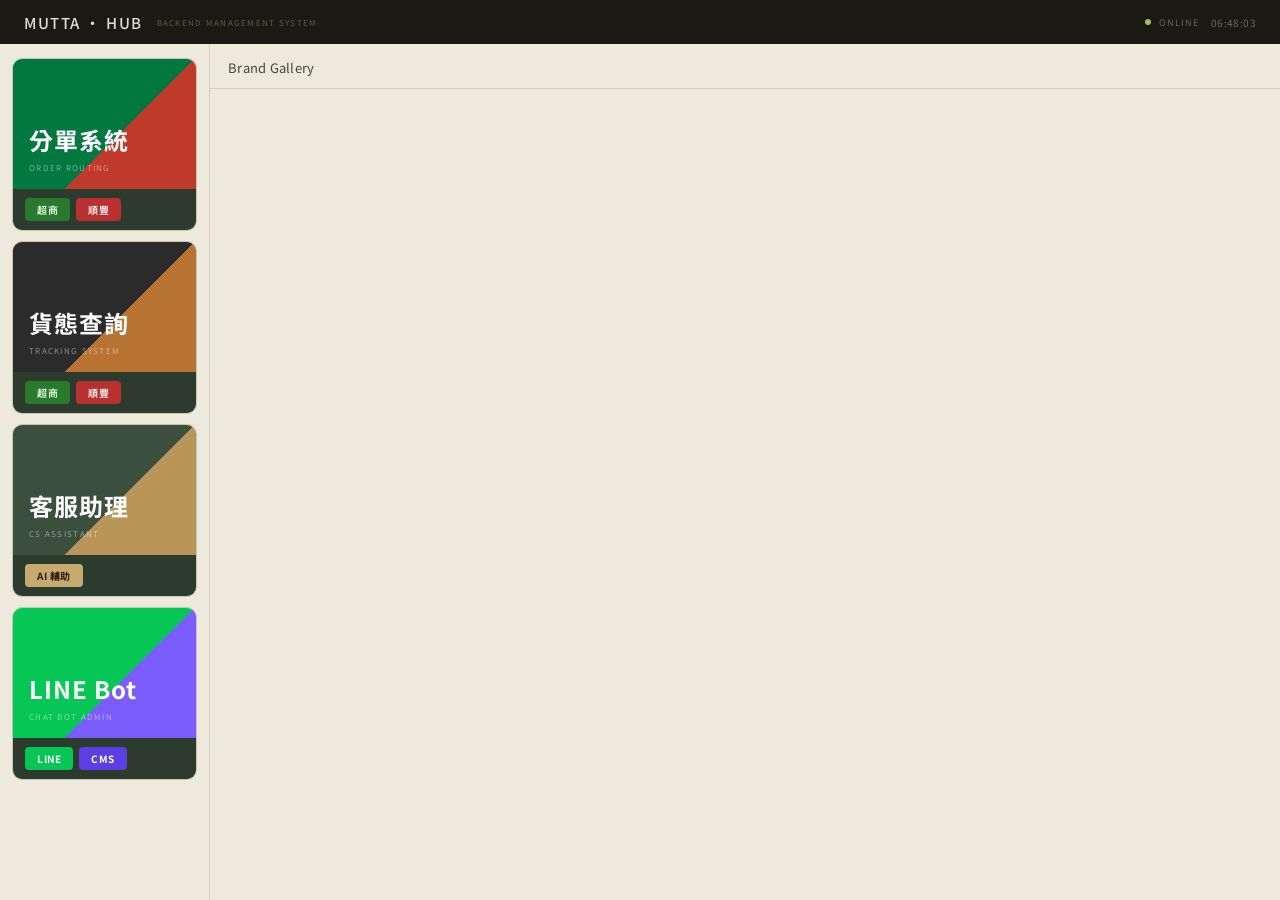
==== templates/index.html @ 87b20084 "feat: add LINE Bot card to sidebar New module card linking to line-bot admin (https://line-bot-produ" ====
<!DOCTYPE html>
<html lang="zh-TW">
<head>
<meta charset="UTF-8">
<meta name="viewport" content="width=device-width,initial-scale=1">
<title>MUTTA · HUB</title>
<link rel="preconnect" href="https://fonts.googleapis.com">
<link href="https://fonts.googleapis.com/css2?family=Noto+Sans+TC:wght@400;500;700&display=swap" rel="stylesheet">
<link rel="stylesheet" href="/static/css/main.css">
</head>
<body>

<!-- Header -->
<div class="header">
  <div class="header-left" id="hubLogo">
    <span class="header-title">MUTTA · HUB</span>
    <span class="header-subtitle">BACKEND MANAGEMENT SYSTEM</span>
  </div>
  <div class="header-right">
    <div class="online-dot"></div>
    <span class="online-label">ONLINE</span>
    <span class="clock" id="clock">00:00:00</span>
  </div>
</div>

<!-- Body -->
<div class="body-wrap">

  <!-- Left Sidebar -->
  <div class="sidebar">

    <!-- 分單系統 card -->
    <div class="module-card" id="splitCard" onclick="openModal()">
      <div class="order-card-body">
        <div class="unified-title">分單系統</div>
        <div class="unified-sub">ORDER ROUTING</div>
      </div>
      <div class="unified-footer">
        <span class="unified-tag tag-green">超商</span>
        <span class="unified-tag tag-red">順豐</span>
      </div>
    </div>

    <!-- 貨態查詢系統 card (中間位置) -->
    <div class="module-card" onclick="window.open('https://mutta-track-production.up.railway.app/admin','_blank')">
      <div class="track-card-body">
        <div class="unified-title">貨態查詢</div>
        <div class="unified-sub">TRACKING SYSTEM</div>
      </div>
      <div class="unified-footer">
        <span class="unified-tag tag-green">超商</span>
        <span class="unified-tag tag-red">順豐</span>
      </div>
    </div>

    <!-- 客服助理 card (移到最下面) -->
    <div class="module-card" onclick="window.open('https://muttacs-production.up.railway.app','_blank')">
      <div class="cs-card-body">
        <div class="unified-title">客服助理</div>
        <div class="unified-sub">CS ASSISTANT</div>
      </div>
      <div class="unified-footer">
        <span class="unified-tag tag-gold">AI 輔助</span>
      </div>
    </div>

    <!-- LINE Bot 後台 card -->
    <div class="module-card" onclick="window.open('https://line-bot-production-cb18.up.railway.app/','_blank')">
      <div class="lb-card-body">
        <div class="unified-title">LINE Bot</div>
        <div class="unified-sub">CHAT BOT ADMIN</div>
      </div>
      <div class="unified-footer">
        <span class="unified-tag tag-line">LINE</span>
        <span class="unified-tag tag-violet">CMS</span>
      </div>
    </div>

    <!-- 快速連結 -->
    <div class="links-wrap" id="linksWrap"></div>

  </div>

  <!-- Right: Brand Gallery -->
  <div class="gallery-wrap">
    <div class="gallery-header">
      <span class="gallery-title">Brand Gallery</span>
    </div>
    <div class="gallery-grid" id="galleryGrid"></div>
  </div>

</div>

<!-- Modal: 選擇模式 -->
<div class="modal-overlay" id="modeModal" style="display:none" onclick="closeModal(event)">
  <div class="modal-card">
    <div class="modal-title">分單系統</div>
    <div class="modal-sub">SELECT MODE</div>
    <div class="modal-btns">
      <div class="mode-btn mode-711" onclick="goMode('supermarket')">
        <div class="mode-icon">🏪</div>
        <div class="mode-name">超商模式</div>
        <div class="mode-desc">7-ELEVEN 取貨</div>
      </div>
      <div class="mode-btn mode-sf" onclick="goMode('sf')">
        <div class="mode-icon">📦</div>
        <div class="mode-name">順豐模式</div>
        <div class="mode-desc">SF EXPRESS 宅配</div>
      </div>
    </div>
    <div class="modal-close" onclick="closeModal()">CLOSE</div>
  </div>
</div>

<script src="/static/js/main.js"></script>
</body>
</html>
---- static/css/main.css ----
*, *::before, *::after { box-sizing: border-box; margin: 0; padding: 0; }

body {
  font-family: 'Noto Sans TC', -apple-system, 'Microsoft JhengHei', sans-serif;
  background: #EDE9DC;
  color: #1A1A12;
  height: 100vh;
  display: flex;
  flex-direction: column;
  overflow: hidden;
}

/* ── Header ── */
.header {
  background: #1A1A12;
  height: 44px;
  display: flex;
  align-items: center;
  justify-content: space-between;
  padding: 0 24px;
  flex-shrink: 0;
}
.header-left { display: flex; align-items: center; gap: 14px; cursor: default; user-select: none; }
.header-title { font-size: 15px; font-weight: 500; color: #E2DDD0; letter-spacing: .1em; }
.header-subtitle { font-size: 8px; letter-spacing: .16em; color: #5C5A48; margin-top: 1px; }
.header-right { display: flex; align-items: center; gap: 8px; }
.online-dot { width: 6px; height: 6px; background: #A3BE5A; border-radius: 50%; }
.online-label { font-size: 9px; color: #6A6858; letter-spacing: .1em; }
.clock { font-size: 10px; color: #6A6858; letter-spacing: .04em; font-variant-numeric: tabular-nums; margin-left: 4px; }

/* ── Body ── */
.body-wrap {
  display: grid;
  grid-template-columns: 210px 1fr;
  flex: 1;
  overflow: hidden;
}

/* ── Sidebar ── */
.sidebar {
  background: #EDE9DC;
  border-right: 0.5px solid #D4CFBF;
  padding: 14px 12px;
  display: flex;
  flex-direction: column;
  gap: 10px;
  overflow-y: auto;
}

/* ── Module Card (分單系統) ── */
.module-card {
  border-radius: 10px;
  overflow: hidden;
  border: 0.5px solid #C8C4B4;
  cursor: pointer;
  transition: transform .15s, box-shadow .15s;
  flex-shrink: 0;
}
.module-card:hover { transform: translateY(-2px); box-shadow: 0 6px 20px rgba(0,0,0,.12); }

.card-cover {
  position: relative;
  height: 155px;
  overflow: hidden;
}
.cover-green {
  position: absolute; inset: 0;
  background: #007840;
}
.cover-red {
  position: absolute; inset: 0;
  background: #C0392B;
  clip-path: polygon(45% 0%, 100% 0%, 100% 100%, 20% 100%);
}
.badge-711 { position: absolute; top: 10px; left: 10px; }
.card-center-text {
  position: absolute; inset: 0;
  display: flex; flex-direction: column;
  align-items: center; justify-content: center; gap: 5px;
}
.card-title { font-size: 17px; font-weight: 500; color: #fff; letter-spacing: .04em; }
.card-sub   { font-size: 8px; letter-spacing: .14em; color: rgba(255,255,255,0.5); }

.badge-sf {
  position: absolute; bottom: 10px; right: 10px;
  display: inline-flex; align-items: center; border-radius: 4px; overflow: hidden;
}
.sf-red  { background: #CC2020; padding: 3px 6px; font-size: 8px; font-weight: 900; color: #fff; letter-spacing: .04em; }
.sf-gray { background: #555555; padding: 3px 8px; font-size: 8px; color: #E0E0E0; letter-spacing: .06em; }

/* ── Coming Soon ── */
.coming-card {
  border-radius: 8px;
  border: 1px dashed #C4BFB0;
  padding: 12px;
  display: flex; flex-direction: column;
  align-items: center; justify-content: center;
  min-height: 90px; flex-shrink: 0;
}
.coming-icon  { font-size: 20px; color: #C8C4B4; margin-bottom: 5px; }
.coming-label { font-size: 9px; letter-spacing: .1em; color: #B0AA9A; }
.coming-sub   { font-size: 10px; color: #C0BAA8; margin-top: 3px; }

/* ── Quick Links ── */
.links-wrap { display: flex; flex-direction: column; gap: 6px; margin-top: auto; }
.link-btn {
  display: block; background: #2A2820; border-radius: 6px;
  padding: 9px 12px; text-decoration: none; text-align: center;
  transition: background .15s;
}
.link-btn:hover { background: #3A3828; }
.link-btn-label { font-size: 11px; font-weight: 500; color: #E2DDD0; letter-spacing: .02em; }
.link-btn-sub   { font-size: 9px; color: #6A6858; margin-top: 1px; letter-spacing: .04em; }

/* ── Gallery ── */
.gallery-wrap { display: flex; flex-direction: column; overflow: hidden; }
.gallery-header { padding: 10px 18px; border-bottom: 0.5px solid #D4CFBF; flex-shrink: 0; }
.gallery-title  { font-size: 13px; color: #4A4838; letter-spacing: .02em; }
.gallery-grid {
  display: grid;
  grid-template-columns: 1fr 1fr 1fr;
  flex: 1;
}
.gallery-cell {
  display: flex; flex-direction: column;
  align-items: center; justify-content: center; gap: 4px;
  border-right: 0.5px solid #D4CFBF;
  border-bottom: 0.5px solid #D4CFBF;
  overflow: hidden; position: relative;
}
.gallery-cell:nth-child(3n)   { border-right: none; }
.gallery-cell:nth-child(n+7)  { border-bottom: none; }
.gallery-cell img { width: 100%; height: 100%; object-fit: cover; position: absolute; inset: 0; }
.gallery-placeholder { font-size: 16px; color: #C8C2B0; }
.gallery-placeholder-text { font-size: 7px; letter-spacing: .12em; color: #C8C2B0; }

/* ── Modal ── */
.modal-overlay {
  position: fixed; inset: 0;
  background: rgba(0,0,0,0.35);
  display: flex; align-items: center; justify-content: center;
  z-index: 100;
}
.modal-card {
  background: #F5F2EA;
  border-radius: 16px;
  padding: 28px 32px;
  width: 360px;
  text-align: center;
  box-shadow: 0 20px 60px rgba(0,0,0,.25);
}
.modal-title { font-size: 20px; font-weight: 500; color: #1A1A12; margin-bottom: 4px; }
.modal-sub   { font-size: 9px; letter-spacing: .16em; color: #8C8A78; margin-bottom: 20px; }
.modal-btns  { display: flex; gap: 12px; margin-bottom: 20px; }

.mode-btn {
  flex: 1; border-radius: 10px; padding: 16px 10px;
  cursor: pointer; transition: transform .15s, opacity .15s;
  display: flex; flex-direction: column; align-items: center; gap: 4px;
}
.mode-btn:hover { transform: translateY(-2px); opacity: .9; }
.mode-711  { background: #007840; }
.mode-sf   { background: #C0392B; }
.mode-icon { font-size: 22px; }
.mode-name { font-size: 13px; font-weight: 500; color: #fff; }
.mode-desc { font-size: 9px; color: rgba(255,255,255,0.7); letter-spacing: .04em; }

.modal-close {
  font-size: 10px; letter-spacing: .12em; color: #8C8A78;
  cursor: pointer; padding: 4px;
}
.modal-close:hover { color: #4A4838; }

/* ── Unified Card Styles ── */
.order-card-body {
  background: linear-gradient(135deg, #007840 58%, #C0392B 58%);
  padding: 20px 16px 16px;
  height: 130px;
  display: flex; flex-direction: column; justify-content: flex-end;
}
.cs-card-body {
  background: linear-gradient(135deg, #3B4F3C 58%, #B8965A 58%);
  padding: 20px 16px 16px;
  height: 130px;
  display: flex; flex-direction: column; justify-content: flex-end;
}
.track-card-body {
  background: linear-gradient(135deg, #2B2B2B 58%, #B87333 58%);
  padding: 20px 16px 16px;
  height: 130px;
  display: flex; flex-direction: column; justify-content: flex-end;
}
.unified-title {
  font-size: 24px; font-weight: 700; color: #fff;
  letter-spacing: .04em; margin-bottom: 5px;
}
.unified-sub {
  font-size: 8px; letter-spacing: .16em;
  color: rgba(255,255,255,0.45); text-transform: uppercase;
}
.unified-footer {
  background: #2C3B2D; padding: 9px 12px;
  display: flex; gap: 6px; align-items: center;
}
.unified-tag {
  font-size: 10px; font-weight: 700;
  padding: 4px 12px; border-radius: 4px; letter-spacing: 0.5px;
}
.tag-green { background: #2a7a2e; color: #d6f5d6; }
.tag-red   { background: #b83030; color: #fde8e8; }
.tag-gold  { background: #C8A96E; color: #2C2010; }

/* LINE Bot 後台 - LINE 綠 + 自家紫斜切 */
.lb-card-body {
  background: linear-gradient(135deg, #06C755 58%, #7B5CFF 58%);
  padding: 20px 16px 16px;
  height: 130px;
  display: flex; flex-direction: column; justify-content: flex-end;
}
.tag-line   { background: #06C755; color: #fff; }
.tag-violet { background: #5B3FE4; color: #fff; }
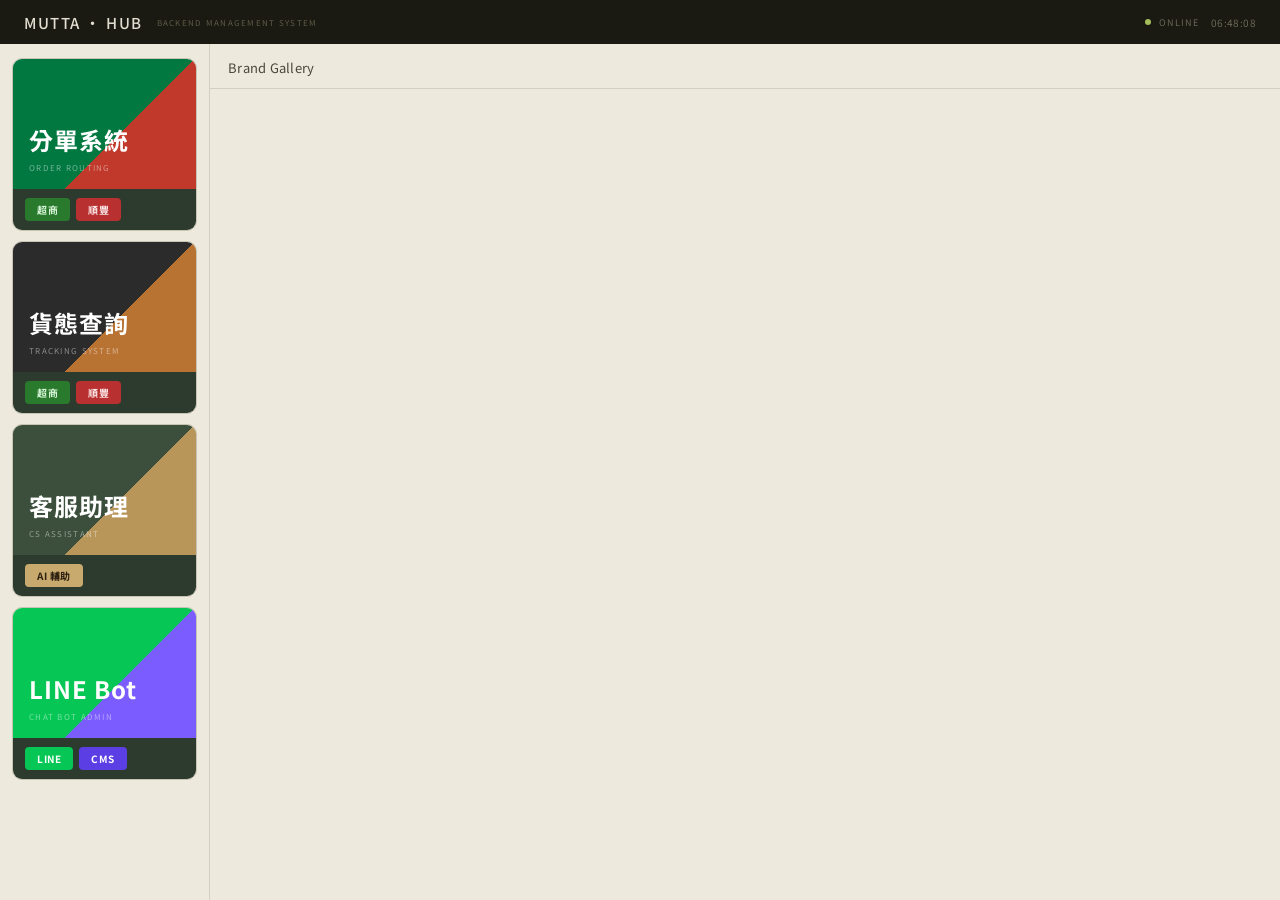
==== commit 2652a981: "改分單系統連結為合併版 V4，移除選模式彈窗" ====
--- a/templates/index.html
+++ b/templates/index.html
@@ -29,8 +29,8 @@
   <!-- Left Sidebar -->
   <div class="sidebar">
 
-    <!-- 分單系統 card -->
-    <div class="module-card" id="splitCard" onclick="openModal()">
+    <!-- 分單系統 card（合併版 V4，直接跳轉，不再開彈窗） -->
+    <div class="module-card" id="splitCard" onclick="window.open('https://mutta-v-40-production.up.railway.app/','_blank')">
       <div class="order-card-body">
         <div class="unified-title">分單系統</div>
         <div class="unified-sub">ORDER ROUTING</div>
@@ -91,27 +91,6 @@
 
 </div>
 
-<!-- Modal: 選擇模式 -->
-<div class="modal-overlay" id="modeModal" style="display:none" onclick="closeModal(event)">
-  <div class="modal-card">
-    <div class="modal-title">分單系統</div>
-    <div class="modal-sub">SELECT MODE</div>
-    <div class="modal-btns">
-      <div class="mode-btn mode-711" onclick="goMode('supermarket')">
-        <div class="mode-icon">🏪</div>
-        <div class="mode-name">超商模式</div>
-        <div class="mode-desc">7-ELEVEN 取貨</div>
-      </div>
-      <div class="mode-btn mode-sf" onclick="goMode('sf')">
-        <div class="mode-icon">📦</div>
-        <div class="mode-name">順豐模式</div>
-        <div class="mode-desc">SF EXPRESS 宅配</div>
-      </div>
-    </div>
-    <div class="modal-close" onclick="closeModal()">CLOSE</div>
-  </div>
-</div>
-
 <script src="/static/js/main.js"></script>
 </body>
 </html>
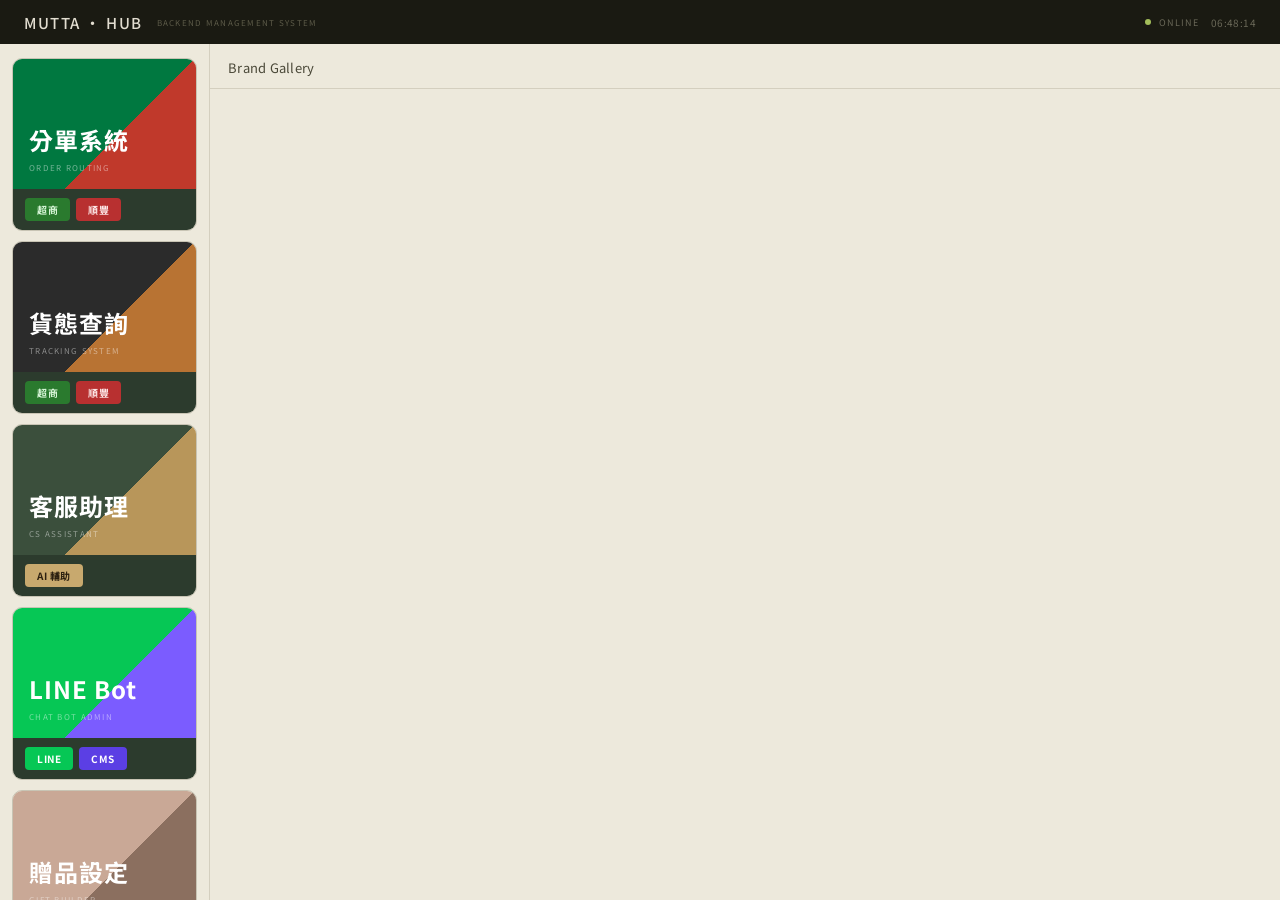
==== commit 1da7aaf1: "feat: add gift builder card to hub Co-Authored-By: Claude Opus 4.7 (1M context) <noreply@anthropic.c" ====
--- a/templates/index.html
+++ b/templates/index.html
@@ -76,6 +76,18 @@
       </div>
     </div>
 
+    <!-- 贈品設定生成器 -->
+    <div class="module-card" onclick="window.open('https://muttagiftbuilder-production.up.railway.app/','_blank')">
+      <div class="gift-card-body">
+        <div class="unified-title">贈品設定</div>
+        <div class="unified-sub">GIFT BUILDER</div>
+      </div>
+      <div class="unified-footer gift-footer">
+        <span class="unified-tag tag-gift">滿額贈</span>
+        <span class="unified-tag tag-gtm">GTM</span>
+      </div>
+    </div>
+
     <!-- 快速連結 -->
     <div class="links-wrap" id="linksWrap"></div>
 
--- a/static/css/main.css
+++ b/static/css/main.css
@@ -219,3 +219,16 @@
 }
 .tag-line   { background: #06C755; color: #fff; }
 .tag-violet { background: #5B3FE4; color: #fff; }
+
+/* 贈品設定 - MUTTA 玫瑰棕系 */
+.gift-card-body {
+  background: linear-gradient(135deg, #c9a896 58%, #8b6f5f 58%);
+  padding: 20px 16px 16px;
+  height: 130px;
+  display: flex; flex-direction: column; justify-content: flex-end;
+}
+.unified-footer.gift-footer {
+  background: #5f4438;
+}
+.tag-gift { background: #faf3ee; color: #8b6f5f; }
+.tag-gtm  { background: #d4b8a8; color: #5f4438; }
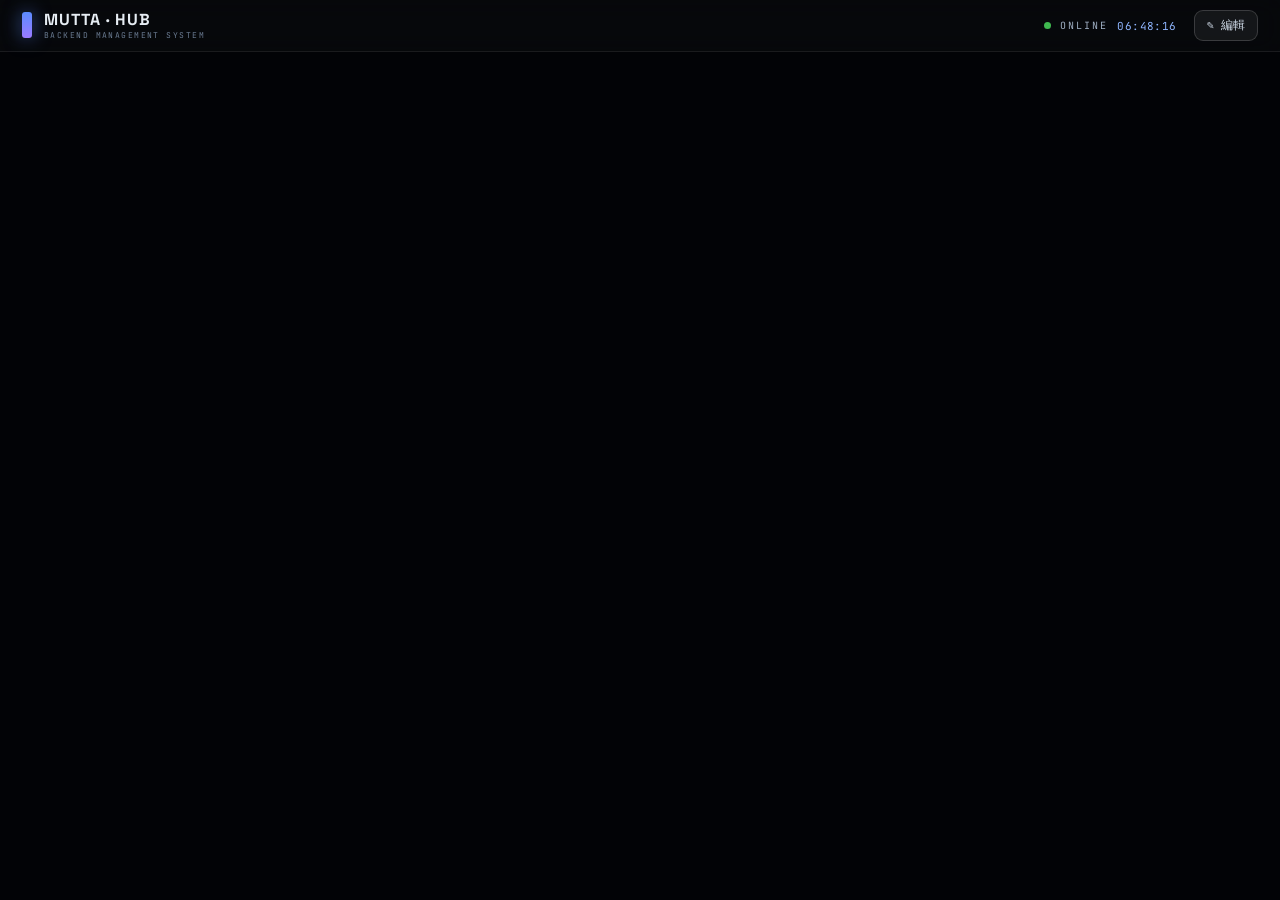
==== commit d1f313ac: "feat: 3x7 grid + 1x5 bars + text boxes; remove gallery; DATA_DIR volume persistence" ====
--- a/templates/index.html
+++ b/templates/index.html
@@ -5,103 +5,96 @@
 <meta name="viewport" content="width=device-width,initial-scale=1">
 <title>MUTTA · HUB</title>
 <link rel="preconnect" href="https://fonts.googleapis.com">
-<link href="https://fonts.googleapis.com/css2?family=Noto+Sans+TC:wght@400;500;700&display=swap" rel="stylesheet">
+<link rel="preconnect" href="https://fonts.gstatic.com" crossorigin>
+<link href="https://fonts.googleapis.com/css2?family=Space+Grotesk:wght@400;500;600;700&family=JetBrains+Mono:wght@400;500;700&family=Noto+Sans+TC:wght@400;500;700;900&display=swap" rel="stylesheet">
 <link rel="stylesheet" href="/static/css/main.css">
 </head>
-<body>
+<body class="hub-body">
 
-<!-- Header -->
-<div class="header">
-  <div class="header-left" id="hubLogo">
-    <span class="header-title">MUTTA · HUB</span>
-    <span class="header-subtitle">BACKEND MANAGEMENT SYSTEM</span>
-  </div>
-  <div class="header-right">
-    <div class="online-dot"></div>
-    <span class="online-label">ONLINE</span>
-    <span class="clock" id="clock">00:00:00</span>
+<div id="bgRoot"></div>
+<div class="bg-overlay" id="bgOverlay"></div>
+<div class="textlayer" id="textlayer"></div>
+
+<div class="editbar" id="editbar">
+  <button class="eb-done" id="doneBtn">✓ 完成</button>
+  <span class="eb-title">編輯模式</span>
+  <div class="eb-actions">
+    <button id="addText">＋ 文字框</button>
+    <button id="addCard">＋ 字卡</button>
+    <button id="addBar">＋ 長條</button>
+    <button class="eb-save" id="saveBtn">⤓ 儲存</button>
   </div>
 </div>
 
-<!-- Body -->
-<div class="body-wrap">
+<header class="topbar">
+  <div class="brand" id="hubLogo">
+    <span class="brand-blk"></span>
+    <div class="brand-text">
+      <span class="brand-title">MUTTA · HUB</span>
+      <span class="brand-sub">BACKEND MANAGEMENT SYSTEM</span>
+    </div>
+  </div>
+  <div class="status">
+    <span class="pulse"></span><span class="online">ONLINE</span>
+    <span class="clock" id="clock">00:00:00</span>
+    <button class="edit-fab" id="editFab">✎ 編輯</button>
+  </div>
+</header>
 
-  <!-- Left Sidebar -->
-  <div class="sidebar">
+<main class="hub-main">
+  <div class="grid7" id="grid"></div>
+  <div class="barRow" id="barRow"></div>
+</main>
 
-    <!-- 分單系統 card（合併版 V4，直接跳轉，不再開彈窗） -->
-    <div class="module-card" id="splitCard" onclick="window.open('https://mutta-v-40-production.up.railway.app/','_blank')">
-      <div class="order-card-body">
-        <div class="unified-title">分單系統</div>
-        <div class="unified-sub">ORDER ROUTING</div>
-      </div>
-      <div class="unified-footer">
-        <span class="unified-tag tag-green">超商</span>
-        <span class="unified-tag tag-red">順豐</span>
-      </div>
-    </div>
+<!-- 編輯登入 -->
+<div class="edit-login" id="editLogin">
+  <div class="el-card">
+    <div class="el-title">編輯模式</div>
+    <div class="el-sub">輸入開發者密碼</div>
+    <input type="password" id="elPwd" placeholder="密碼" autocomplete="current-password">
+    <div class="el-err" id="elErr"></div>
+    <div class="el-btns"><button id="elCancel">取消</button><button id="elGo">進入</button></div>
+  </div>
+</div>
 
-    <!-- 貨態查詢系統 card (中間位置) -->
-    <div class="module-card" onclick="window.open('https://mutta-track-production.up.railway.app/admin','_blank')">
-      <div class="track-card-body">
-        <div class="unified-title">貨態查詢</div>
-        <div class="unified-sub">TRACKING SYSTEM</div>
-      </div>
-      <div class="unified-footer">
-        <span class="unified-tag tag-green">超商</span>
-        <span class="unified-tag tag-red">順豐</span>
-      </div>
-    </div>
+<!-- 字卡設定 -->
+<div class="inspector" id="cardInspector">
+  <div class="insp-h">字卡設定 <span class="x" data-close="card">✕</span></div>
+  <label class="toggle"><input type="checkbox" id="cVisible" checked> 在主頁顯示</label>
+  <div class="fld"><label>ICON</label><input type="text" id="cIcon" maxlength="3"></div>
+  <div class="fld"><label>大標題</label><input type="text" id="cTitle"></div>
+  <div class="fld"><label>小標題</label><input type="text" id="cSub"></div>
+  <div class="row2"><div class="fld"><label>框格 1</label><input type="text" id="cTag1"></div><div class="fld"><label>框格 2</label><input type="text" id="cTag2"></div></div>
+  <div class="fld"><label>背光顏色</label><div class="colorrow"><input type="color" id="cAccent"><span style="font-family:var(--fm);font-size:11px;color:#7f8ea2" id="cAccentHex"></span></div></div>
+  <div class="fld"><label>連結網址</label><input type="url" id="cHref" placeholder="https://..."></div>
+  <button class="insp-del" id="cDel">刪除這張字卡</button>
+</div>
 
-    <!-- 客服助理 card (移到最下面) -->
-    <div class="module-card" onclick="window.open('https://muttacs-production.up.railway.app','_blank')">
-      <div class="cs-card-body">
-        <div class="unified-title">客服助理</div>
-        <div class="unified-sub">CS ASSISTANT</div>
-      </div>
-      <div class="unified-footer">
-        <span class="unified-tag tag-gold">AI 輔助</span>
-      </div>
-    </div>
+<!-- 長條設定 -->
+<div class="inspector" id="barInspector">
+  <div class="insp-h">長條設定 <span class="x" data-close="bar">✕</span></div>
+  <div class="fld"><label>主標題</label><input type="text" id="bTitle"></div>
+  <div class="fld"><label>連結網址</label><input type="url" id="bHref" placeholder="https://..."></div>
+  <div class="fld"><label>背光顏色</label><div class="colorrow"><input type="color" id="bAccent"><span style="font-family:var(--fm);font-size:11px;color:#7f8ea2" id="bAccentHex"></span></div></div>
+  <button class="insp-del" id="bDel">刪除這個長條</button>
+</div>
 
-    <!-- LINE Bot 後台 card -->
-    <div class="module-card" onclick="window.open('https://line-bot-production-cb18.up.railway.app/','_blank')">
-      <div class="lb-card-body">
-        <div class="unified-title">LINE Bot</div>
-        <div class="unified-sub">CHAT BOT ADMIN</div>
-      </div>
-      <div class="unified-footer">
-        <span class="unified-tag tag-line">LINE</span>
-        <span class="unified-tag tag-violet">CMS</span>
-      </div>
-    </div>
+<!-- 文字框工具列 -->
+<div class="ttoolbar" id="ttoolbar">
+  <div class="tgrp"><span class="tlabel">字級</span><input type="range" id="tsize" min="10" max="96" value="30"><input type="number" id="tsizeN" min="10" max="200" value="30"></div>
+  <div class="tsep"></div>
+  <div class="tgrp">
+    <button class="tbtn" id="tB">B</button>
+    <button class="tbtn" data-ta="left">⇤</button><button class="tbtn" data-ta="center">≡</button><button class="tbtn" data-ta="right">⇥</button>
+    <input type="color" id="tcolor" value="#eaf0f7"><button class="tbtn" id="tAuto">自動</button>
+  </div>
+  <div class="tsep"></div>
+  <div class="tgrp"><span class="tlabel">底</span><button class="tbtn" data-tbg="none">無</button><button class="tbtn" data-tbg="glass">玻璃</button><button class="tbtn" data-tbg="white">白</button></div>
+  <div class="tsep"></div>
+  <button class="tbtn danger" id="tDel">🗑</button>
+</div>
 
-    <!-- 贈品設定生成器 -->
-    <div class="module-card" onclick="window.open('https://muttagiftbuilder-production.up.railway.app/','_blank')">
-      <div class="gift-card-body">
-        <div class="unified-title">贈品設定</div>
-        <div class="unified-sub">GIFT BUILDER</div>
-      </div>
-      <div class="unified-footer gift-footer">
-        <span class="unified-tag tag-gift">滿額贈</span>
-        <span class="unified-tag tag-gtm">GTM</span>
-      </div>
-    </div>
-
-    <!-- 快速連結 -->
-    <div class="links-wrap" id="linksWrap"></div>
-
-  </div>
-
-  <!-- Right: Brand Gallery -->
-  <div class="gallery-wrap">
-    <div class="gallery-header">
-      <span class="gallery-title">Brand Gallery</span>
-    </div>
-    <div class="gallery-grid" id="galleryGrid"></div>
-  </div>
-
-</div>
+<div class="toast" id="toast"></div>
 
 <script src="/static/js/main.js"></script>
 </body>
--- a/static/css/main.css
+++ b/static/css/main.css
@@ -1,234 +1,165 @@
+/* ════════ MUTTA · HUB — 深色玻璃 · 3×7 網格 + 1×5 長條（可編輯）════════ */
 *, *::before, *::after { box-sizing: border-box; margin: 0; padding: 0; }
+html { background: #0b0e13; }
+:root{
+  --fd:"Space Grotesk","Noto Sans TC",sans-serif;
+  --fb:"Noto Sans TC","Space Grotesk",sans-serif;
+  --fm:"JetBrains Mono",ui-monospace,monospace;
+  --text:#E6EDF3; --muted:#9fb0c4; --muted-2:#6b7d93; --acc:#7fb6ff;
+}
+body { font-family: var(--fb); -webkit-font-smoothing: antialiased; }
+.hub-body{ background: transparent; color: var(--text); height: 100vh; display: flex; flex-direction: column; overflow: hidden; transition: padding-top .2s; }
+body.editing .hub-body{ padding-top: 52px; }
 
-body {
-  font-family: 'Noto Sans TC', -apple-system, 'Microsoft JhengHei', sans-serif;
-  background: #EDE9DC;
-  color: #1A1A12;
-  height: 100vh;
-  display: flex;
-  flex-direction: column;
-  overflow: hidden;
+/* 背景 */
+.bg-video  { position: fixed; inset: 0; width: 100%; height: 100%; object-fit: cover; z-index: -2; background: #000; }
+.bg-canvas { position: fixed; inset: 0; width: 100%; height: 100%; display: block; z-index: -2; background: #000; }
+.bg-overlay{ position: fixed; inset: 0; background: #05070d; opacity: .5; z-index: -1; pointer-events: none; }
+
+/* 頂列 */
+.topbar{ height: 52px; flex-shrink: 0; display: flex; align-items: center; justify-content: space-between; padding: 0 22px;
+  background: rgba(10,12,16,.62); backdrop-filter: blur(12px); border-bottom: 1px solid rgba(255,255,255,.08); }
+.brand{ display: flex; align-items: center; gap: 12px; cursor: pointer; user-select: none; }
+.brand-blk{ width: 10px; height: 26px; border-radius: 3px; background: linear-gradient(#5b8bff,#9a7bff); box-shadow: 0 0 18px rgba(91,139,255,.55); }
+.brand-text{ display: flex; flex-direction: column; line-height: 1.15; }
+.brand-title{ font-family: var(--fd); font-weight: 700; font-size: 16px; letter-spacing: .06em; }
+.brand-sub{ font-family: var(--fm); font-size: 8px; letter-spacing: .18em; color: var(--muted-2); margin-top: 2px; }
+.status{ display: flex; align-items: center; gap: 9px; }
+.pulse{ width: 7px; height: 7px; border-radius: 50%; background: #3FB950; animation: pulse 2.2s infinite; }
+@keyframes pulse{0%{box-shadow:0 0 0 0 rgba(63,185,80,.45);}70%{box-shadow:0 0 0 6px rgba(63,185,80,0);}100%{box-shadow:0 0 0 0 rgba(63,185,80,0);}}
+.online{ font-family: var(--fm); font-size: 10px; letter-spacing: .2em; color: var(--muted); }
+.clock{ font-family: var(--fm); font-size: 11px; color: #8fb6ff; letter-spacing: .04em; font-variant-numeric: tabular-nums; }
+
+/* 主體 */
+.hub-main{ flex: 1; min-height: 0; display: flex; flex-direction: column; justify-content: flex-end; gap: 14px; padding: 20px 24px 24px; overflow-y: auto; }
+
+/* 3×7 網格 */
+.grid7{ position: relative; display: grid; grid-template-columns: repeat(7,1fr); grid-template-rows: repeat(3,1fr); gap: 12px; flex: 0 0 auto; height: 46vh; min-height: 300px; }
+.cell{ border: 1px dashed rgba(255,255,255,.13); border-radius: 13px; display: none; align-items: center; justify-content: center; color: rgba(255,255,255,.22); font-size: 20px; }
+body.editing .cell{ display: flex; }
+.cell.over{ border-color: var(--acc); background: rgba(127,182,255,.1); color: var(--acc); }
+
+.card{ position: relative; border-radius: 13px; padding: 14px; text-decoration: none; color: inherit; z-index: 2;
+  display: flex; flex-direction: column; gap: 9px; overflow: hidden;
+  background: rgba(14,18,26,.52); border: 1px solid rgba(255,255,255,.1); backdrop-filter: blur(12px) saturate(1.2);
+  transition: transform .16s, border-color .16s, box-shadow .16s, background .16s; }
+.card:hover{ transform: translateY(-2px); border-color: var(--a,#8fb6ff); box-shadow: 0 14px 36px -18px rgba(0,0,0,.8), 0 0 22px -6px var(--a,#8fb6ff); }
+body.editing .card{ cursor: grab; }
+body.editing .card.sel{ border-color: var(--a); box-shadow: 0 0 0 2px var(--a), 0 0 26px -4px var(--a); }
+.card.hiddenc{ display: none; }
+body.editing .card.hiddenc{ display: flex; opacity: .34; }
+body.editing .card.hiddenc::after{ content:"隱藏"; position: absolute; top: 8px; right: 8px; font-family: var(--fm); font-size: 8px; color: #fff; background: rgba(0,0,0,.5); padding: 2px 6px; border-radius: 5px; }
+.mc-top{ display: flex; align-items: flex-start; justify-content: space-between; }
+.mc-glyph{ width: 32px; height: 32px; border-radius: 9px; display: grid; place-items: center; font-size: 15px;
+  background: color-mix(in srgb,var(--a,#8fb6ff) 14%,transparent); color: var(--a,#8fb6ff); border: 1px solid color-mix(in srgb,var(--a,#8fb6ff) 28%,transparent); }
+.mc-arrow{ font-family: var(--fm); font-size: 14px; color: var(--muted-2); transition: .16s; }
+.card:hover .mc-arrow{ transform: translate(3px,-3px); color: var(--a,#8fb6ff); }
+.mc-titles{ margin-top: auto; display: flex; flex-direction: column; gap: 3px; }
+.mc-title{ font-family: var(--fd); font-weight: 600; font-size: 15px; }
+.mc-sub{ font-family: var(--fm); font-size: 8px; letter-spacing: .16em; color: var(--muted-2); text-transform: uppercase; }
+.mc-tags{ display: flex; gap: 5px; flex-wrap: wrap; margin-top: 2px; }
+.mc-tag{ font-family: var(--fm); font-size: 8px; letter-spacing: .04em; padding: 2px 6px; border-radius: 5px; background: rgba(255,255,255,.05); border: 1px solid rgba(255,255,255,.12); color: var(--muted); }
+
+/* 1×5 長條列 */
+.barRow{ position: relative; display: grid; grid-template-columns: repeat(5,1fr); grid-template-rows: 58px; gap: 12px; flex-shrink: 0; }
+.bar-cell{ border: 1px dashed rgba(255,255,255,.13); border-radius: 11px; display: none; align-items: center; justify-content: center; color: rgba(255,255,255,.22); }
+body.editing .bar-cell{ display: flex; }
+.bar-cell.over{ border-color: var(--acc); background: rgba(127,182,255,.1); }
+.bar{ position: relative; z-index: 2; display: flex; align-items: center; gap: 10px; text-decoration: none; color: inherit;
+  background: rgba(14,18,26,.55); border: 1px solid rgba(255,255,255,.1); border-radius: 11px; padding: 0 16px; height: 100%;
+  backdrop-filter: blur(10px); transition: .15s; overflow: hidden; }
+.bar::before{ content:""; width: 4px; align-self: stretch; margin: 10px 0; border-radius: 3px; background: var(--a,#8fb6ff); box-shadow: 0 0 12px var(--a,#8fb6ff); }
+.bar:hover{ transform: translateY(-2px); border-color: var(--a,#8fb6ff); box-shadow: 0 12px 30px -16px rgba(0,0,0,.8), 0 0 20px -6px var(--a,#8fb6ff); }
+body.editing .bar{ cursor: grab; }
+body.editing .bar.sel{ border-color: var(--a); box-shadow: 0 0 0 2px var(--a); }
+.bar-title{ font-family: var(--fd); font-weight: 500; font-size: 14px; }
+.bar-arrow{ font-family: var(--fm); font-size: 13px; color: var(--muted-2); margin-left: auto; }
+
+/* 進入編輯 fab */
+.edit-fab{ display: flex; align-items: center; gap: 7px; margin-left: 8px; font-family: var(--fm); font-size: 12px; color: #cdd9e6; cursor: pointer; background: rgba(255,255,255,.06); border: 1px solid rgba(255,255,255,.16); border-radius: 9px; padding: 6px 12px; transition: .15s; }
+.edit-fab:hover{ background: rgba(127,160,255,.18); border-color: rgba(127,160,255,.5); color: #fff; }
+body.editing .edit-fab{ display: none; }
+
+/* 編輯列 */
+.editbar{ position: fixed; top: 0; left: 0; right: 0; height: 52px; z-index: 7; display: none; align-items: center; gap: 12px; padding: 0 16px; background: rgba(12,15,22,.92); backdrop-filter: blur(16px); border-bottom: 1px solid rgba(255,255,255,.1); }
+body.editing .editbar{ display: flex; }
+.eb-done{ font-family: var(--fb); font-weight: 600; font-size: 13px; cursor: pointer; color: #06122e; background: linear-gradient(135deg,#7fb6ff,#9a7bff); border: none; border-radius: 9px; padding: 8px 14px; }
+.eb-title{ font-family: var(--fm); font-size: 11px; letter-spacing: .14em; color: #7f8ea2; text-transform: uppercase; }
+.eb-actions{ margin-left: auto; display: flex; gap: 8px; }
+.eb-actions button{ font-family: var(--fb); font-size: 12px; cursor: pointer; color: #d6dee9; background: rgba(255,255,255,.05); border: 1px solid rgba(255,255,255,.14); border-radius: 9px; padding: 7px 12px; transition: .12s; }
+.eb-actions button:hover{ background: rgba(255,255,255,.1); }
+.eb-save{ background: rgba(91,139,255,.18) !important; border-color: rgba(91,139,255,.45) !important; color: #a9c3ff !important; }
+
+/* inspector 抽屜 */
+.inspector{ position: fixed; top: 52px; right: 0; bottom: 0; width: 312px; z-index: 7; display: none; flex-direction: column; background: rgba(12,15,22,.96); backdrop-filter: blur(16px); border-left: 1px solid rgba(255,255,255,.1); padding: 18px; overflow-y: auto; }
+.inspector.show{ display: flex; }
+.insp-h{ font-family: var(--fm); font-size: 11px; letter-spacing: .16em; color: #8fb6ff; text-transform: uppercase; margin-bottom: 14px; display: flex; justify-content: space-between; }
+.insp-h .x{ cursor: pointer; color: #7f8ea2; font-size: 16px; }
+.fld{ margin-bottom: 13px; }
+.fld label{ display: block; font-family: var(--fm); font-size: 9px; letter-spacing: .12em; color: #7f8ea2; text-transform: uppercase; margin-bottom: 5px; }
+.fld input[type=text], .fld input[type=url]{ width: 100%; background: rgba(255,255,255,.05); border: 1px solid rgba(255,255,255,.14); border-radius: 8px; color: #eaf0f7; font-family: var(--fb); font-size: 13px; padding: 8px 10px; }
+.fld input:focus{ outline: none; border-color: #5b8bff; }
+.row2{ display: flex; gap: 9px; } .row2 .fld{ flex: 1; }
+.toggle{ display: flex; align-items: center; gap: 9px; cursor: pointer; font-size: 13px; color: #d6dee9; margin-bottom: 13px; }
+.toggle input{ width: 16px; height: 16px; accent-color: #5b8bff; }
+.colorrow{ display: flex; align-items: center; gap: 9px; }
+.colorrow input[type=color]{ width: 34px; height: 30px; border: 1px solid rgba(255,255,255,.14); border-radius: 8px; background: none; padding: 0; cursor: pointer; }
+.insp-del{ margin-top: auto; font-family: var(--fb); font-size: 13px; cursor: pointer; color: #ffb4b6; background: rgba(229,72,77,.12); border: 1px solid rgba(229,72,77,.35); border-radius: 9px; padding: 9px; }
+.insp-del:hover{ background: #e5484d; color: #fff; border-color: transparent; }
+
+/* 編輯登入 */
+.edit-login{ position: fixed; inset: 0; z-index: 20; display: none; align-items: center; justify-content: center; background: rgba(5,7,13,.7); backdrop-filter: blur(6px); }
+.edit-login.show{ display: flex; }
+.el-card{ background: rgba(18,22,32,.96); border: 1px solid rgba(255,255,255,.12); border-radius: 16px; padding: 28px 30px; width: 320px; text-align: center; }
+.el-title{ font-family: var(--fd); font-weight: 600; font-size: 18px; }
+.el-sub{ font-family: var(--fm); font-size: 10px; letter-spacing: .14em; color: #7f8ea2; text-transform: uppercase; margin: 6px 0 18px; }
+.el-card input{ width: 100%; background: rgba(255,255,255,.05); border: 1px solid rgba(255,255,255,.14); border-radius: 8px; color: #eaf0f7; font-size: 14px; padding: 10px 12px; outline: none; }
+.el-card input:focus{ border-color: #5b8bff; }
+.el-err{ font-size: 12px; color: #ff8b8e; min-height: 16px; margin: 8px 0; }
+.el-btns{ display: flex; gap: 10px; }
+.el-btns button{ flex: 1; font-family: var(--fb); font-size: 13px; cursor: pointer; border-radius: 9px; padding: 9px; border: 1px solid rgba(255,255,255,.14); }
+#elCancel{ background: rgba(255,255,255,.05); color: #cdd9e6; }
+#elGo{ background: linear-gradient(135deg,#7fb6ff,#9a7bff); color: #06122e; border-color: transparent; font-weight: 600; }
+
+.toast{ position: fixed; bottom: 24px; left: 50%; transform: translateX(-50%) translateY(20px); z-index: 30; opacity: 0; background: rgba(18,22,32,.95); border: 1px solid rgba(255,255,255,.14); color: #eaf0f7; font-family: var(--fm); font-size: 12px; padding: 10px 16px; border-radius: 10px; transition: .25s; pointer-events: none; }
+.toast.show{ opacity: 1; transform: translateX(-50%) translateY(0); }
+
+/* /dev 背景按鈕（保留）*/
+.bg-type-row{ display: flex; gap: 8px; margin-top: 6px; }
+.bg-type-btn{ flex: 1; padding: 9px; border-radius: 8px; cursor: pointer; background: #2A2820; border: 1px solid #3A3828; color: #B0AA9A; font-size: 12px; font-family: inherit; transition: .12s; }
+.bg-type-btn:hover{ background: #3A3828; color: #E2DDD0; }
+.bg-type-btn.on{ background: #C8A96E; border-color: transparent; color: #2C2010; font-weight: 500; }
+
+@media (max-width: 900px){
+  .grid7{ display: flex; flex-wrap: wrap; min-height: 0; }
+  .grid7 .cell{ display: none !important; }
+  .card{ flex: 1 1 44%; min-height: 110px; grid-area: auto !important; }
+  .barRow{ grid-template-columns: 1fr 1fr; }
+  .inspector{ width: 100%; top: auto; height: 64%; border-left: none; border-top: 1px solid rgba(255,255,255,.1); }
 }
 
-/* ── Header ── */
-.header {
-  background: #1A1A12;
-  height: 44px;
-  display: flex;
-  align-items: center;
-  justify-content: space-between;
-  padding: 0 24px;
-  flex-shrink: 0;
-}
-.header-left { display: flex; align-items: center; gap: 14px; cursor: default; user-select: none; }
-.header-title { font-size: 15px; font-weight: 500; color: #E2DDD0; letter-spacing: .1em; }
-.header-subtitle { font-size: 8px; letter-spacing: .16em; color: #5C5A48; margin-top: 1px; }
-.header-right { display: flex; align-items: center; gap: 8px; }
-.online-dot { width: 6px; height: 6px; background: #A3BE5A; border-radius: 50%; }
-.online-label { font-size: 9px; color: #6A6858; letter-spacing: .1em; }
-.clock { font-size: 10px; color: #6A6858; letter-spacing: .04em; font-variant-numeric: tabular-nums; margin-left: 4px; }
+/* ── 文字框（自由定位、可編輯）── */
+.textlayer{ position: fixed; top: 52px; left: 0; right: 0; bottom: 0; z-index: 3; pointer-events: none; }
+.tbox{ position: absolute; transform: translate(-50%,-50%); max-width: 60%; text-align: center; pointer-events: auto; }
+.tbox .txt{ outline: none; border-radius: 8px; padding: 3px 8px; line-height: 1.3; word-break: break-word; }
+body.editing .tbox .txt{ cursor: text; }
+body:not(.editing) .tbox .txt{ pointer-events: none; }
+.tbox.bg-none .txt{ text-shadow: 0 1px 14px rgba(0,0,0,.6), 0 0 3px rgba(0,0,0,.5); }
+.tbox.bg-glass{ background: rgba(12,16,26,.5); border: 1px solid rgba(255,255,255,.12); backdrop-filter: blur(14px); border-radius: 16px; padding: 12px 20px; }
+.tbox.bg-white{ background: rgba(255,255,255,.95); border-radius: 16px; padding: 12px 20px; }
+.tbox .grip{ display: none; position: absolute; top: -26px; left: 50%; transform: translateX(-50%); font-family: var(--fm); font-size: 11px; color: #9fb0c4; background: rgba(18,22,32,.9); border: 1px solid rgba(255,255,255,.14); border-radius: 7px; padding: 3px 9px; cursor: grab; white-space: nowrap; user-select: none; }
+body.editing .tbox .grip{ display: block; }
+body.editing .tbox.sel{ outline: 1px dashed rgba(127,182,255,.5); outline-offset: 4px; border-radius: 6px; }
 
-/* ── Body ── */
-.body-wrap {
-  display: grid;
-  grid-template-columns: 210px 1fr;
-  flex: 1;
-  overflow: hidden;
-}
-
-/* ── Sidebar ── */
-.sidebar {
-  background: #EDE9DC;
-  border-right: 0.5px solid #D4CFBF;
-  padding: 14px 12px;
-  display: flex;
-  flex-direction: column;
-  gap: 10px;
-  overflow-y: auto;
-}
-
-/* ── Module Card (分單系統) ── */
-.module-card {
-  border-radius: 10px;
-  overflow: hidden;
-  border: 0.5px solid #C8C4B4;
-  cursor: pointer;
-  transition: transform .15s, box-shadow .15s;
-  flex-shrink: 0;
-}
-.module-card:hover { transform: translateY(-2px); box-shadow: 0 6px 20px rgba(0,0,0,.12); }
-
-.card-cover {
-  position: relative;
-  height: 155px;
-  overflow: hidden;
-}
-.cover-green {
-  position: absolute; inset: 0;
-  background: #007840;
-}
-.cover-red {
-  position: absolute; inset: 0;
-  background: #C0392B;
-  clip-path: polygon(45% 0%, 100% 0%, 100% 100%, 20% 100%);
-}
-.badge-711 { position: absolute; top: 10px; left: 10px; }
-.card-center-text {
-  position: absolute; inset: 0;
-  display: flex; flex-direction: column;
-  align-items: center; justify-content: center; gap: 5px;
-}
-.card-title { font-size: 17px; font-weight: 500; color: #fff; letter-spacing: .04em; }
-.card-sub   { font-size: 8px; letter-spacing: .14em; color: rgba(255,255,255,0.5); }
-
-.badge-sf {
-  position: absolute; bottom: 10px; right: 10px;
-  display: inline-flex; align-items: center; border-radius: 4px; overflow: hidden;
-}
-.sf-red  { background: #CC2020; padding: 3px 6px; font-size: 8px; font-weight: 900; color: #fff; letter-spacing: .04em; }
-.sf-gray { background: #555555; padding: 3px 8px; font-size: 8px; color: #E0E0E0; letter-spacing: .06em; }
-
-/* ── Coming Soon ── */
-.coming-card {
-  border-radius: 8px;
-  border: 1px dashed #C4BFB0;
-  padding: 12px;
-  display: flex; flex-direction: column;
-  align-items: center; justify-content: center;
-  min-height: 90px; flex-shrink: 0;
-}
-.coming-icon  { font-size: 20px; color: #C8C4B4; margin-bottom: 5px; }
-.coming-label { font-size: 9px; letter-spacing: .1em; color: #B0AA9A; }
-.coming-sub   { font-size: 10px; color: #C0BAA8; margin-top: 3px; }
-
-/* ── Quick Links ── */
-.links-wrap { display: flex; flex-direction: column; gap: 6px; margin-top: auto; }
-.link-btn {
-  display: block; background: #2A2820; border-radius: 6px;
-  padding: 9px 12px; text-decoration: none; text-align: center;
-  transition: background .15s;
-}
-.link-btn:hover { background: #3A3828; }
-.link-btn-label { font-size: 11px; font-weight: 500; color: #E2DDD0; letter-spacing: .02em; }
-.link-btn-sub   { font-size: 9px; color: #6A6858; margin-top: 1px; letter-spacing: .04em; }
-
-/* ── Gallery ── */
-.gallery-wrap { display: flex; flex-direction: column; overflow: hidden; }
-.gallery-header { padding: 10px 18px; border-bottom: 0.5px solid #D4CFBF; flex-shrink: 0; }
-.gallery-title  { font-size: 13px; color: #4A4838; letter-spacing: .02em; }
-.gallery-grid {
-  display: grid;
-  grid-template-columns: 1fr 1fr 1fr;
-  flex: 1;
-}
-.gallery-cell {
-  display: flex; flex-direction: column;
-  align-items: center; justify-content: center; gap: 4px;
-  border-right: 0.5px solid #D4CFBF;
-  border-bottom: 0.5px solid #D4CFBF;
-  overflow: hidden; position: relative;
-}
-.gallery-cell:nth-child(3n)   { border-right: none; }
-.gallery-cell:nth-child(n+7)  { border-bottom: none; }
-.gallery-cell img { width: 100%; height: 100%; object-fit: cover; position: absolute; inset: 0; }
-.gallery-placeholder { font-size: 16px; color: #C8C2B0; }
-.gallery-placeholder-text { font-size: 7px; letter-spacing: .12em; color: #C8C2B0; }
-
-/* ── Modal ── */
-.modal-overlay {
-  position: fixed; inset: 0;
-  background: rgba(0,0,0,0.35);
-  display: flex; align-items: center; justify-content: center;
-  z-index: 100;
-}
-.modal-card {
-  background: #F5F2EA;
-  border-radius: 16px;
-  padding: 28px 32px;
-  width: 360px;
-  text-align: center;
-  box-shadow: 0 20px 60px rgba(0,0,0,.25);
-}
-.modal-title { font-size: 20px; font-weight: 500; color: #1A1A12; margin-bottom: 4px; }
-.modal-sub   { font-size: 9px; letter-spacing: .16em; color: #8C8A78; margin-bottom: 20px; }
-.modal-btns  { display: flex; gap: 12px; margin-bottom: 20px; }
-
-.mode-btn {
-  flex: 1; border-radius: 10px; padding: 16px 10px;
-  cursor: pointer; transition: transform .15s, opacity .15s;
-  display: flex; flex-direction: column; align-items: center; gap: 4px;
-}
-.mode-btn:hover { transform: translateY(-2px); opacity: .9; }
-.mode-711  { background: #007840; }
-.mode-sf   { background: #C0392B; }
-.mode-icon { font-size: 22px; }
-.mode-name { font-size: 13px; font-weight: 500; color: #fff; }
-.mode-desc { font-size: 9px; color: rgba(255,255,255,0.7); letter-spacing: .04em; }
-
-.modal-close {
-  font-size: 10px; letter-spacing: .12em; color: #8C8A78;
-  cursor: pointer; padding: 4px;
-}
-.modal-close:hover { color: #4A4838; }
-
-/* ── Unified Card Styles ── */
-.order-card-body {
-  background: linear-gradient(135deg, #007840 58%, #C0392B 58%);
-  padding: 20px 16px 16px;
-  height: 130px;
-  display: flex; flex-direction: column; justify-content: flex-end;
-}
-.cs-card-body {
-  background: linear-gradient(135deg, #3B4F3C 58%, #B8965A 58%);
-  padding: 20px 16px 16px;
-  height: 130px;
-  display: flex; flex-direction: column; justify-content: flex-end;
-}
-.track-card-body {
-  background: linear-gradient(135deg, #2B2B2B 58%, #B87333 58%);
-  padding: 20px 16px 16px;
-  height: 130px;
-  display: flex; flex-direction: column; justify-content: flex-end;
-}
-.unified-title {
-  font-size: 24px; font-weight: 700; color: #fff;
-  letter-spacing: .04em; margin-bottom: 5px;
-}
-.unified-sub {
-  font-size: 8px; letter-spacing: .16em;
-  color: rgba(255,255,255,0.45); text-transform: uppercase;
-}
-.unified-footer {
-  background: #2C3B2D; padding: 9px 12px;
-  display: flex; gap: 6px; align-items: center;
-}
-.unified-tag {
-  font-size: 10px; font-weight: 700;
-  padding: 4px 12px; border-radius: 4px; letter-spacing: 0.5px;
-}
-.tag-green { background: #2a7a2e; color: #d6f5d6; }
-.tag-red   { background: #b83030; color: #fde8e8; }
-.tag-gold  { background: #C8A96E; color: #2C2010; }
-
-/* LINE Bot 後台 - LINE 綠 + 自家紫斜切 */
-.lb-card-body {
-  background: linear-gradient(135deg, #06C755 58%, #7B5CFF 58%);
-  padding: 20px 16px 16px;
-  height: 130px;
-  display: flex; flex-direction: column; justify-content: flex-end;
-}
-.tag-line   { background: #06C755; color: #fff; }
-.tag-violet { background: #5B3FE4; color: #fff; }
-
-/* 贈品設定 - MUTTA 玫瑰棕系 */
-.gift-card-body {
-  background: linear-gradient(135deg, #c9a896 58%, #8b6f5f 58%);
-  padding: 20px 16px 16px;
-  height: 130px;
-  display: flex; flex-direction: column; justify-content: flex-end;
-}
-.unified-footer.gift-footer {
-  background: #5f4438;
-}
-.tag-gift { background: #faf3ee; color: #8b6f5f; }
-.tag-gtm  { background: #d4b8a8; color: #5f4438; }
+/* 文字工具列 */
+.ttoolbar{ position: fixed; top: 64px; left: 50%; transform: translateX(-50%); z-index: 8; display: none; align-items: center; gap: 7px; flex-wrap: wrap; justify-content: center; background: rgba(18,22,32,.92); backdrop-filter: blur(14px); border: 1px solid rgba(255,255,255,.14); border-radius: 12px; padding: 8px 11px; box-shadow: 0 14px 40px -16px rgba(0,0,0,.8); }
+.ttoolbar.show{ display: flex; }
+.tgrp{ display: flex; align-items: center; gap: 5px; }
+.tlabel{ font-family: var(--fm); font-size: 9px; letter-spacing: .1em; color: #8593a6; text-transform: uppercase; }
+.tbtn{ min-width: 27px; height: 27px; border-radius: 7px; border: 1px solid rgba(255,255,255,.14); background: rgba(255,255,255,.04); color: #d6dee9; cursor: pointer; font-size: 12px; display: grid; place-items: center; font-family: var(--fm); transition: .12s; padding: 0 6px; }
+.tbtn:hover{ background: rgba(255,255,255,.1); } .tbtn.on{ background: #5b8bff; border-color: transparent; color: #06122e; }
+.tbtn.danger:hover{ background: #e5484d; border-color: transparent; color: #fff; }
+#tsize{ width: 90px; accent-color: #5b8bff; }
+#tsizeN{ width: 44px; background: rgba(255,255,255,.05); border: 1px solid rgba(255,255,255,.14); border-radius: 6px; color: #eaf0f7; font-family: var(--fm); font-size: 12px; text-align: center; padding: 3px 0; }
+#tcolor{ width: 27px; height: 27px; border: 1px solid rgba(255,255,255,.14); border-radius: 7px; background: none; cursor: pointer; padding: 0; }
+.tsep{ width: 1px; height: 18px; background: rgba(255,255,255,.12); }
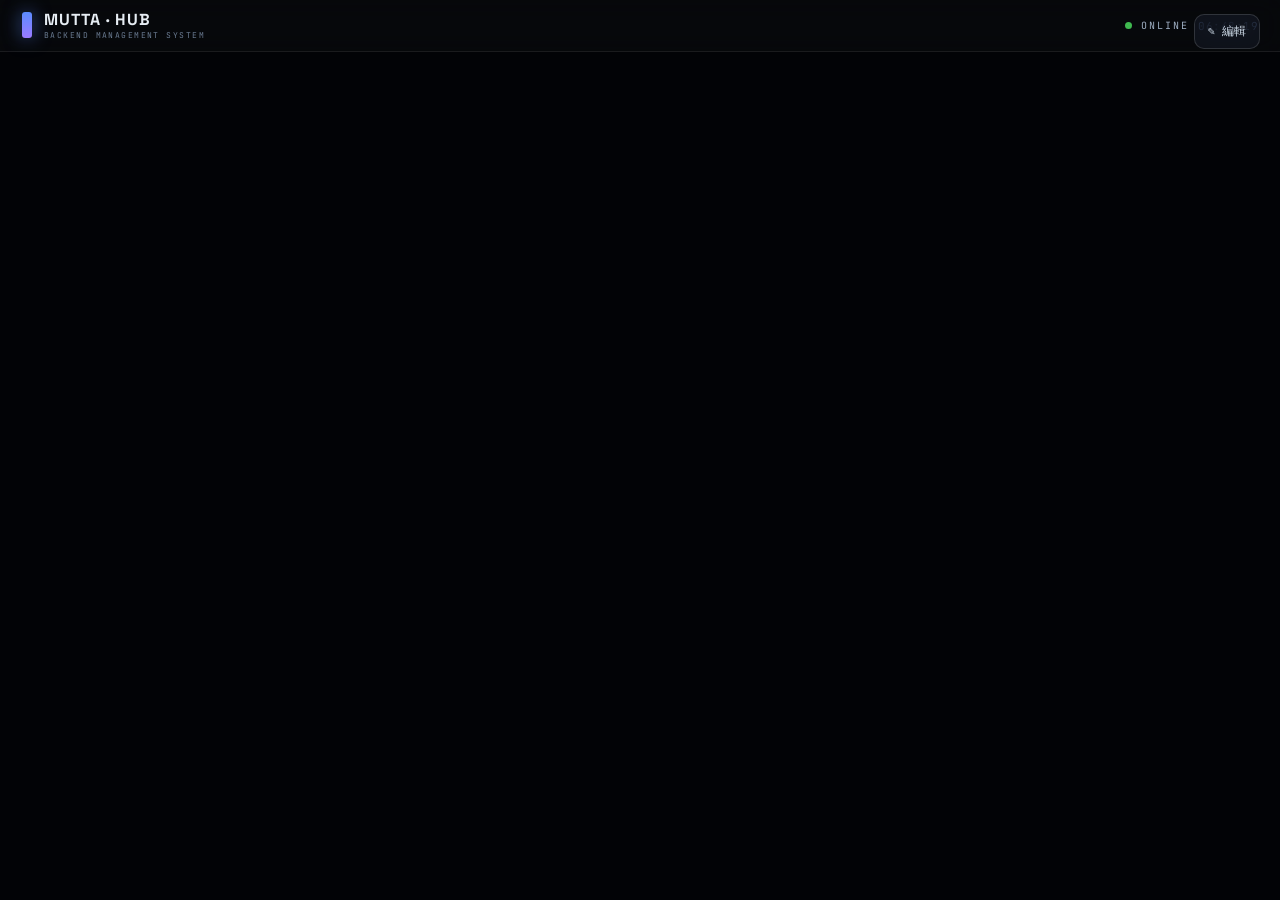
==== commit b2d841e4: "fix: ship new static assets (main.css, main.js, dev.js)" ====
--- a/templates/index.html
+++ b/templates/index.html
@@ -13,13 +13,13 @@
 
 <div id="bgRoot"></div>
 <div class="bg-overlay" id="bgOverlay"></div>
-<div class="textlayer" id="textlayer"></div>
+
+<button class="edit-fab" id="editFab">✎ 編輯</button>
 
 <div class="editbar" id="editbar">
   <button class="eb-done" id="doneBtn">✓ 完成</button>
   <span class="eb-title">編輯模式</span>
   <div class="eb-actions">
-    <button id="addText">＋ 文字框</button>
     <button id="addCard">＋ 字卡</button>
     <button id="addBar">＋ 長條</button>
     <button class="eb-save" id="saveBtn">⤓ 儲存</button>
@@ -37,7 +37,6 @@
   <div class="status">
     <span class="pulse"></span><span class="online">ONLINE</span>
     <span class="clock" id="clock">00:00:00</span>
-    <button class="edit-fab" id="editFab">✎ 編輯</button>
   </div>
 </header>
 
@@ -79,21 +78,6 @@
   <button class="insp-del" id="bDel">刪除這個長條</button>
 </div>
 
-<!-- 文字框工具列 -->
-<div class="ttoolbar" id="ttoolbar">
-  <div class="tgrp"><span class="tlabel">字級</span><input type="range" id="tsize" min="10" max="96" value="30"><input type="number" id="tsizeN" min="10" max="200" value="30"></div>
-  <div class="tsep"></div>
-  <div class="tgrp">
-    <button class="tbtn" id="tB">B</button>
-    <button class="tbtn" data-ta="left">⇤</button><button class="tbtn" data-ta="center">≡</button><button class="tbtn" data-ta="right">⇥</button>
-    <input type="color" id="tcolor" value="#eaf0f7"><button class="tbtn" id="tAuto">自動</button>
-  </div>
-  <div class="tsep"></div>
-  <div class="tgrp"><span class="tlabel">底</span><button class="tbtn" data-tbg="none">無</button><button class="tbtn" data-tbg="glass">玻璃</button><button class="tbtn" data-tbg="white">白</button></div>
-  <div class="tsep"></div>
-  <button class="tbtn danger" id="tDel">🗑</button>
-</div>
-
 <div class="toast" id="toast"></div>
 
 <script src="/static/js/main.js"></script>
--- a/static/css/main.css
+++ b/static/css/main.css
@@ -31,10 +31,10 @@
 .clock{ font-family: var(--fm); font-size: 11px; color: #8fb6ff; letter-spacing: .04em; font-variant-numeric: tabular-nums; }
 
 /* 主體 */
-.hub-main{ flex: 1; min-height: 0; display: flex; flex-direction: column; justify-content: flex-end; gap: 14px; padding: 20px 24px 24px; overflow-y: auto; }
+.hub-main{ flex: 1; min-height: 0; display: flex; flex-direction: column; gap: 14px; padding: 20px 24px 24px; overflow-y: auto; }
 
 /* 3×7 網格 */
-.grid7{ position: relative; display: grid; grid-template-columns: repeat(7,1fr); grid-template-rows: repeat(3,1fr); gap: 12px; flex: 0 0 auto; height: 46vh; min-height: 300px; }
+.grid7{ position: relative; display: grid; grid-template-columns: repeat(7,1fr); grid-template-rows: repeat(3,1fr); gap: 12px; flex: 1; min-height: 360px; }
 .cell{ border: 1px dashed rgba(255,255,255,.13); border-radius: 13px; display: none; align-items: center; justify-content: center; color: rgba(255,255,255,.22); font-size: 20px; }
 body.editing .cell{ display: flex; }
 .cell.over{ border-color: var(--acc); background: rgba(127,182,255,.1); color: var(--acc); }
@@ -61,7 +61,7 @@
 .mc-tag{ font-family: var(--fm); font-size: 8px; letter-spacing: .04em; padding: 2px 6px; border-radius: 5px; background: rgba(255,255,255,.05); border: 1px solid rgba(255,255,255,.12); color: var(--muted); }
 
 /* 1×5 長條列 */
-.barRow{ position: relative; display: grid; grid-template-columns: repeat(5,1fr); grid-template-rows: 58px; gap: 12px; flex-shrink: 0; }
+.barRow{ position: relative; display: grid; grid-template-columns: repeat(5,1fr); gap: 12px; flex-shrink: 0; min-height: 56px; }
 .bar-cell{ border: 1px dashed rgba(255,255,255,.13); border-radius: 11px; display: none; align-items: center; justify-content: center; color: rgba(255,255,255,.22); }
 body.editing .bar-cell{ display: flex; }
 .bar-cell.over{ border-color: var(--acc); background: rgba(127,182,255,.1); }
@@ -76,8 +76,8 @@
 .bar-arrow{ font-family: var(--fm); font-size: 13px; color: var(--muted-2); margin-left: auto; }
 
 /* 進入編輯 fab */
-.edit-fab{ display: flex; align-items: center; gap: 7px; margin-left: 8px; font-family: var(--fm); font-size: 12px; color: #cdd9e6; cursor: pointer; background: rgba(255,255,255,.06); border: 1px solid rgba(255,255,255,.16); border-radius: 9px; padding: 6px 12px; transition: .15s; }
-.edit-fab:hover{ background: rgba(127,160,255,.18); border-color: rgba(127,160,255,.5); color: #fff; }
+.edit-fab{ position: fixed; top: 14px; right: 20px; z-index: 6; display: flex; align-items: center; gap: 7px; font-family: var(--fm); font-size: 12px; color: #cdd9e6; cursor: pointer; background: rgba(18,22,32,.7); border: 1px solid rgba(255,255,255,.14); backdrop-filter: blur(12px); border-radius: 10px; padding: 8px 13px; transition: .15s; }
+.edit-fab:hover{ background: rgba(28,34,48,.85); border-color: rgba(127,160,255,.5); color: #fff; }
 body.editing .edit-fab{ display: none; }
 
 /* 編輯列 */
@@ -137,29 +137,3 @@
   .barRow{ grid-template-columns: 1fr 1fr; }
   .inspector{ width: 100%; top: auto; height: 64%; border-left: none; border-top: 1px solid rgba(255,255,255,.1); }
 }
-
-/* ── 文字框（自由定位、可編輯）── */
-.textlayer{ position: fixed; top: 52px; left: 0; right: 0; bottom: 0; z-index: 3; pointer-events: none; }
-.tbox{ position: absolute; transform: translate(-50%,-50%); max-width: 60%; text-align: center; pointer-events: auto; }
-.tbox .txt{ outline: none; border-radius: 8px; padding: 3px 8px; line-height: 1.3; word-break: break-word; }
-body.editing .tbox .txt{ cursor: text; }
-body:not(.editing) .tbox .txt{ pointer-events: none; }
-.tbox.bg-none .txt{ text-shadow: 0 1px 14px rgba(0,0,0,.6), 0 0 3px rgba(0,0,0,.5); }
-.tbox.bg-glass{ background: rgba(12,16,26,.5); border: 1px solid rgba(255,255,255,.12); backdrop-filter: blur(14px); border-radius: 16px; padding: 12px 20px; }
-.tbox.bg-white{ background: rgba(255,255,255,.95); border-radius: 16px; padding: 12px 20px; }
-.tbox .grip{ display: none; position: absolute; top: -26px; left: 50%; transform: translateX(-50%); font-family: var(--fm); font-size: 11px; color: #9fb0c4; background: rgba(18,22,32,.9); border: 1px solid rgba(255,255,255,.14); border-radius: 7px; padding: 3px 9px; cursor: grab; white-space: nowrap; user-select: none; }
-body.editing .tbox .grip{ display: block; }
-body.editing .tbox.sel{ outline: 1px dashed rgba(127,182,255,.5); outline-offset: 4px; border-radius: 6px; }
-
-/* 文字工具列 */
-.ttoolbar{ position: fixed; top: 64px; left: 50%; transform: translateX(-50%); z-index: 8; display: none; align-items: center; gap: 7px; flex-wrap: wrap; justify-content: center; background: rgba(18,22,32,.92); backdrop-filter: blur(14px); border: 1px solid rgba(255,255,255,.14); border-radius: 12px; padding: 8px 11px; box-shadow: 0 14px 40px -16px rgba(0,0,0,.8); }
-.ttoolbar.show{ display: flex; }
-.tgrp{ display: flex; align-items: center; gap: 5px; }
-.tlabel{ font-family: var(--fm); font-size: 9px; letter-spacing: .1em; color: #8593a6; text-transform: uppercase; }
-.tbtn{ min-width: 27px; height: 27px; border-radius: 7px; border: 1px solid rgba(255,255,255,.14); background: rgba(255,255,255,.04); color: #d6dee9; cursor: pointer; font-size: 12px; display: grid; place-items: center; font-family: var(--fm); transition: .12s; padding: 0 6px; }
-.tbtn:hover{ background: rgba(255,255,255,.1); } .tbtn.on{ background: #5b8bff; border-color: transparent; color: #06122e; }
-.tbtn.danger:hover{ background: #e5484d; border-color: transparent; color: #fff; }
-#tsize{ width: 90px; accent-color: #5b8bff; }
-#tsizeN{ width: 44px; background: rgba(255,255,255,.05); border: 1px solid rgba(255,255,255,.14); border-radius: 6px; color: #eaf0f7; font-family: var(--fm); font-size: 12px; text-align: center; padding: 3px 0; }
-#tcolor{ width: 27px; height: 27px; border: 1px solid rgba(255,255,255,.14); border-radius: 7px; background: none; cursor: pointer; padding: 0; }
-.tsep{ width: 1px; height: 18px; background: rgba(255,255,255,.12); }
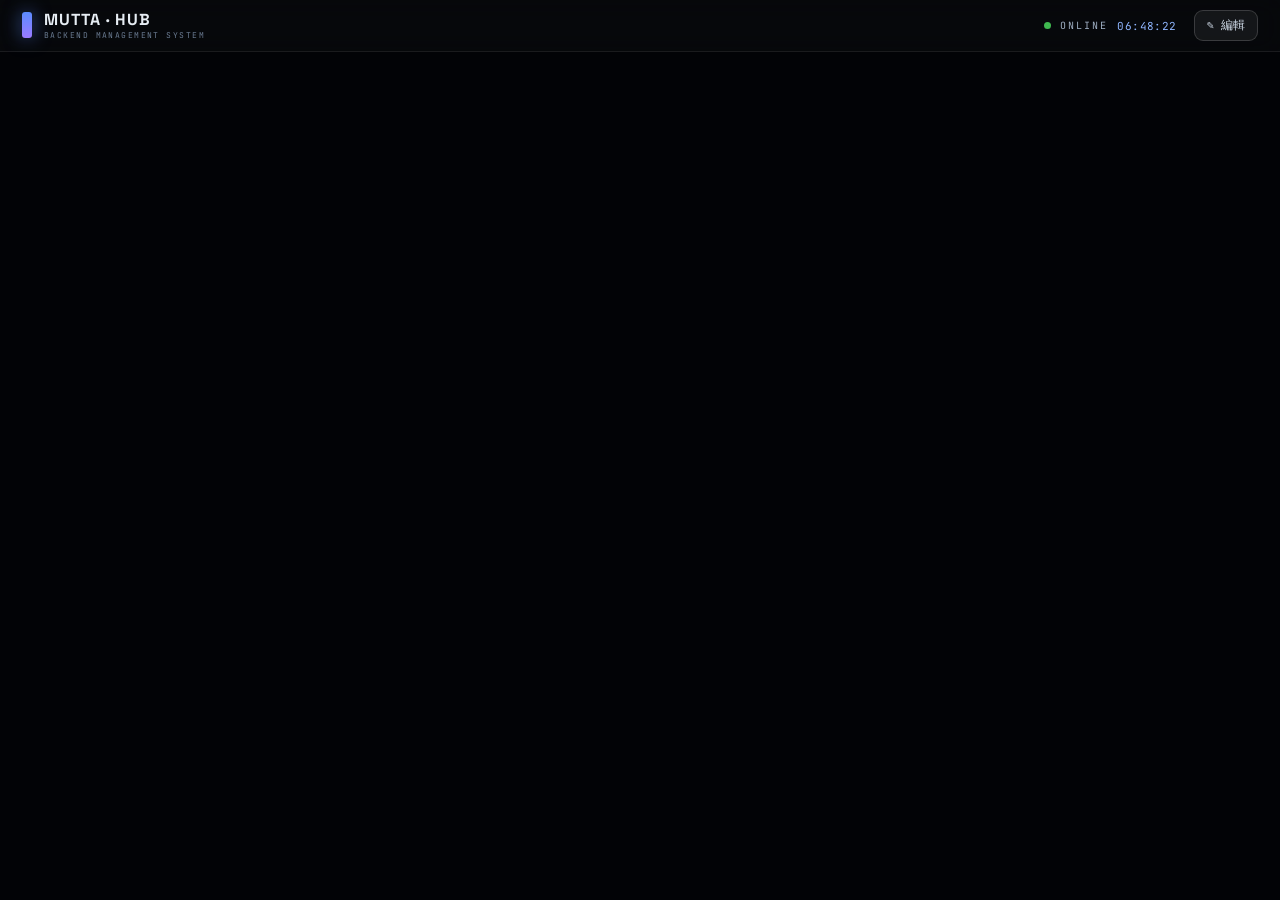
==== commit c68d9f8a: "fix: deploy text-box version (textlayer/renderTexts)" ====
--- a/templates/index.html
+++ b/templates/index.html
@@ -13,13 +13,13 @@
 
 <div id="bgRoot"></div>
 <div class="bg-overlay" id="bgOverlay"></div>
-
-<button class="edit-fab" id="editFab">✎ 編輯</button>
+<div class="textlayer" id="textlayer"></div>
 
 <div class="editbar" id="editbar">
   <button class="eb-done" id="doneBtn">✓ 完成</button>
   <span class="eb-title">編輯模式</span>
   <div class="eb-actions">
+    <button id="addText">＋ 文字框</button>
     <button id="addCard">＋ 字卡</button>
     <button id="addBar">＋ 長條</button>
     <button class="eb-save" id="saveBtn">⤓ 儲存</button>
@@ -37,6 +37,7 @@
   <div class="status">
     <span class="pulse"></span><span class="online">ONLINE</span>
     <span class="clock" id="clock">00:00:00</span>
+    <button class="edit-fab" id="editFab">✎ 編輯</button>
   </div>
 </header>
 
@@ -78,6 +79,21 @@
   <button class="insp-del" id="bDel">刪除這個長條</button>
 </div>
 
+<!-- 文字框工具列 -->
+<div class="ttoolbar" id="ttoolbar">
+  <div class="tgrp"><span class="tlabel">字級</span><input type="range" id="tsize" min="10" max="96" value="30"><input type="number" id="tsizeN" min="10" max="200" value="30"></div>
+  <div class="tsep"></div>
+  <div class="tgrp">
+    <button class="tbtn" id="tB">B</button>
+    <button class="tbtn" data-ta="left">⇤</button><button class="tbtn" data-ta="center">≡</button><button class="tbtn" data-ta="right">⇥</button>
+    <input type="color" id="tcolor" value="#eaf0f7"><button class="tbtn" id="tAuto">自動</button>
+  </div>
+  <div class="tsep"></div>
+  <div class="tgrp"><span class="tlabel">底</span><button class="tbtn" data-tbg="none">無</button><button class="tbtn" data-tbg="glass">玻璃</button><button class="tbtn" data-tbg="white">白</button></div>
+  <div class="tsep"></div>
+  <button class="tbtn danger" id="tDel">🗑</button>
+</div>
+
 <div class="toast" id="toast"></div>
 
 <script src="/static/js/main.js"></script>
--- a/static/css/main.css
+++ b/static/css/main.css
@@ -31,10 +31,10 @@
 .clock{ font-family: var(--fm); font-size: 11px; color: #8fb6ff; letter-spacing: .04em; font-variant-numeric: tabular-nums; }
 
 /* 主體 */
-.hub-main{ flex: 1; min-height: 0; display: flex; flex-direction: column; gap: 14px; padding: 20px 24px 24px; overflow-y: auto; }
+.hub-main{ flex: 1; min-height: 0; display: flex; flex-direction: column; justify-content: flex-end; gap: 14px; padding: 20px 24px 24px; overflow-y: auto; }
 
 /* 3×7 網格 */
-.grid7{ position: relative; display: grid; grid-template-columns: repeat(7,1fr); grid-template-rows: repeat(3,1fr); gap: 12px; flex: 1; min-height: 360px; }
+.grid7{ position: relative; display: grid; grid-template-columns: repeat(7,1fr); grid-template-rows: repeat(3,1fr); gap: 12px; flex: 0 0 auto; height: 46vh; min-height: 300px; }
 .cell{ border: 1px dashed rgba(255,255,255,.13); border-radius: 13px; display: none; align-items: center; justify-content: center; color: rgba(255,255,255,.22); font-size: 20px; }
 body.editing .cell{ display: flex; }
 .cell.over{ border-color: var(--acc); background: rgba(127,182,255,.1); color: var(--acc); }
@@ -61,7 +61,7 @@
 .mc-tag{ font-family: var(--fm); font-size: 8px; letter-spacing: .04em; padding: 2px 6px; border-radius: 5px; background: rgba(255,255,255,.05); border: 1px solid rgba(255,255,255,.12); color: var(--muted); }
 
 /* 1×5 長條列 */
-.barRow{ position: relative; display: grid; grid-template-columns: repeat(5,1fr); gap: 12px; flex-shrink: 0; min-height: 56px; }
+.barRow{ position: relative; display: grid; grid-template-columns: repeat(5,1fr); grid-template-rows: 58px; gap: 12px; flex-shrink: 0; }
 .bar-cell{ border: 1px dashed rgba(255,255,255,.13); border-radius: 11px; display: none; align-items: center; justify-content: center; color: rgba(255,255,255,.22); }
 body.editing .bar-cell{ display: flex; }
 .bar-cell.over{ border-color: var(--acc); background: rgba(127,182,255,.1); }
@@ -76,8 +76,8 @@
 .bar-arrow{ font-family: var(--fm); font-size: 13px; color: var(--muted-2); margin-left: auto; }
 
 /* 進入編輯 fab */
-.edit-fab{ position: fixed; top: 14px; right: 20px; z-index: 6; display: flex; align-items: center; gap: 7px; font-family: var(--fm); font-size: 12px; color: #cdd9e6; cursor: pointer; background: rgba(18,22,32,.7); border: 1px solid rgba(255,255,255,.14); backdrop-filter: blur(12px); border-radius: 10px; padding: 8px 13px; transition: .15s; }
-.edit-fab:hover{ background: rgba(28,34,48,.85); border-color: rgba(127,160,255,.5); color: #fff; }
+.edit-fab{ display: flex; align-items: center; gap: 7px; margin-left: 8px; font-family: var(--fm); font-size: 12px; color: #cdd9e6; cursor: pointer; background: rgba(255,255,255,.06); border: 1px solid rgba(255,255,255,.16); border-radius: 9px; padding: 6px 12px; transition: .15s; }
+.edit-fab:hover{ background: rgba(127,160,255,.18); border-color: rgba(127,160,255,.5); color: #fff; }
 body.editing .edit-fab{ display: none; }
 
 /* 編輯列 */
@@ -137,3 +137,29 @@
   .barRow{ grid-template-columns: 1fr 1fr; }
   .inspector{ width: 100%; top: auto; height: 64%; border-left: none; border-top: 1px solid rgba(255,255,255,.1); }
 }
+
+/* ── 文字框（自由定位、可編輯）── */
+.textlayer{ position: fixed; top: 52px; left: 0; right: 0; bottom: 0; z-index: 3; pointer-events: none; }
+.tbox{ position: absolute; transform: translate(-50%,-50%); max-width: 60%; text-align: center; pointer-events: auto; }
+.tbox .txt{ outline: none; border-radius: 8px; padding: 3px 8px; line-height: 1.3; word-break: break-word; }
+body.editing .tbox .txt{ cursor: text; }
+body:not(.editing) .tbox .txt{ pointer-events: none; }
+.tbox.bg-none .txt{ text-shadow: 0 1px 14px rgba(0,0,0,.6), 0 0 3px rgba(0,0,0,.5); }
+.tbox.bg-glass{ background: rgba(12,16,26,.5); border: 1px solid rgba(255,255,255,.12); backdrop-filter: blur(14px); border-radius: 16px; padding: 12px 20px; }
+.tbox.bg-white{ background: rgba(255,255,255,.95); border-radius: 16px; padding: 12px 20px; }
+.tbox .grip{ display: none; position: absolute; top: -26px; left: 50%; transform: translateX(-50%); font-family: var(--fm); font-size: 11px; color: #9fb0c4; background: rgba(18,22,32,.9); border: 1px solid rgba(255,255,255,.14); border-radius: 7px; padding: 3px 9px; cursor: grab; white-space: nowrap; user-select: none; }
+body.editing .tbox .grip{ display: block; }
+body.editing .tbox.sel{ outline: 1px dashed rgba(127,182,255,.5); outline-offset: 4px; border-radius: 6px; }
+
+/* 文字工具列 */
+.ttoolbar{ position: fixed; top: 64px; left: 50%; transform: translateX(-50%); z-index: 8; display: none; align-items: center; gap: 7px; flex-wrap: wrap; justify-content: center; background: rgba(18,22,32,.92); backdrop-filter: blur(14px); border: 1px solid rgba(255,255,255,.14); border-radius: 12px; padding: 8px 11px; box-shadow: 0 14px 40px -16px rgba(0,0,0,.8); }
+.ttoolbar.show{ display: flex; }
+.tgrp{ display: flex; align-items: center; gap: 5px; }
+.tlabel{ font-family: var(--fm); font-size: 9px; letter-spacing: .1em; color: #8593a6; text-transform: uppercase; }
+.tbtn{ min-width: 27px; height: 27px; border-radius: 7px; border: 1px solid rgba(255,255,255,.14); background: rgba(255,255,255,.04); color: #d6dee9; cursor: pointer; font-size: 12px; display: grid; place-items: center; font-family: var(--fm); transition: .12s; padding: 0 6px; }
+.tbtn:hover{ background: rgba(255,255,255,.1); } .tbtn.on{ background: #5b8bff; border-color: transparent; color: #06122e; }
+.tbtn.danger:hover{ background: #e5484d; border-color: transparent; color: #fff; }
+#tsize{ width: 90px; accent-color: #5b8bff; }
+#tsizeN{ width: 44px; background: rgba(255,255,255,.05); border: 1px solid rgba(255,255,255,.14); border-radius: 6px; color: #eaf0f7; font-family: var(--fm); font-size: 12px; text-align: center; padding: 3px 0; }
+#tcolor{ width: 27px; height: 27px; border: 1px solid rgba(255,255,255,.14); border-radius: 7px; background: none; cursor: pointer; padding: 0; }
+.tsep{ width: 1px; height: 18px; background: rgba(255,255,255,.12); }
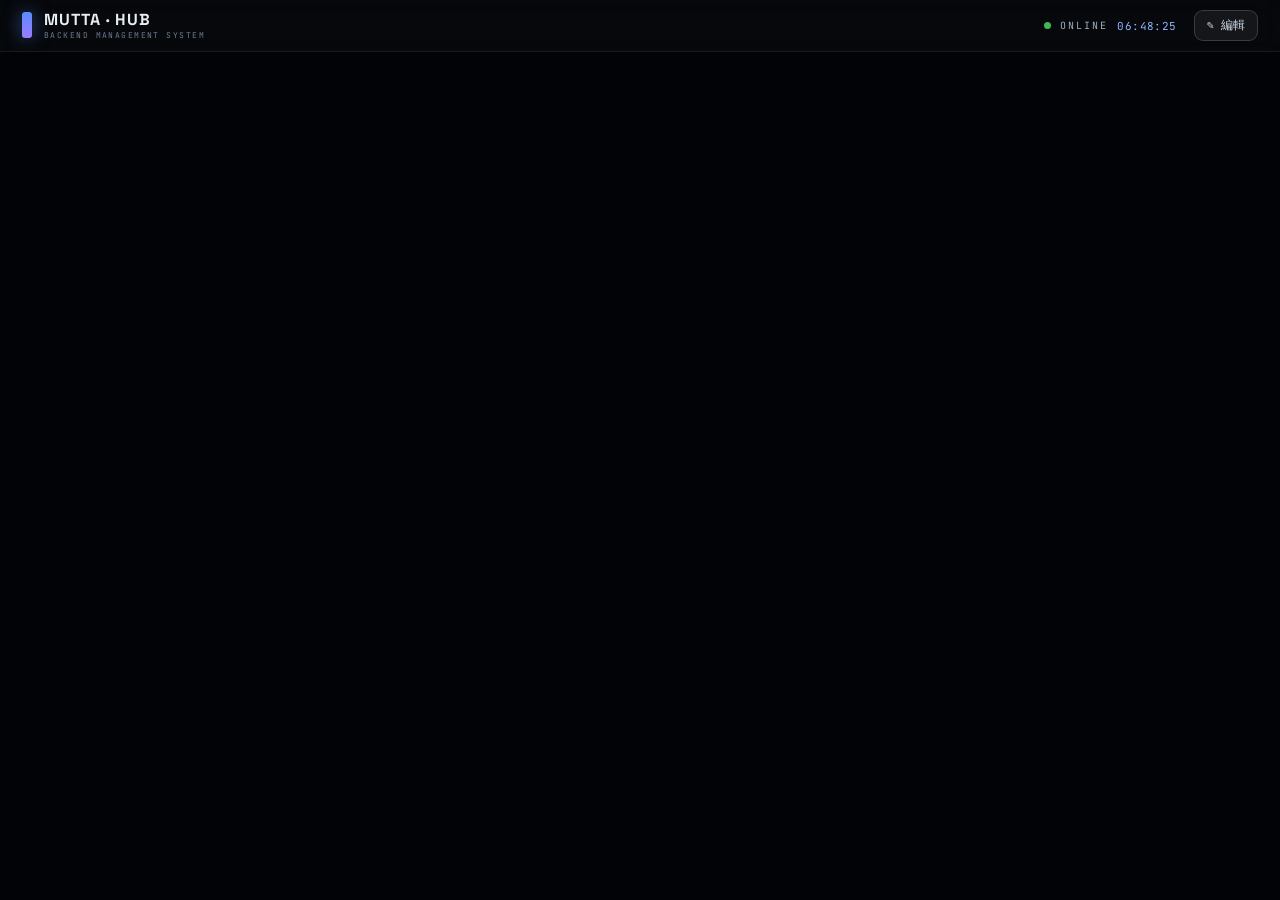
==== commit 22b23d3f: "feat: add link preview meta tags (OG/description)" ====
--- a/templates/index.html
+++ b/templates/index.html
@@ -4,6 +4,15 @@
 <meta charset="UTF-8">
 <meta name="viewport" content="width=device-width,initial-scale=1">
 <title>MUTTA · HUB</title>
+<meta name="description" content="MUTTA · HUB — 母系統後端管理中心 / Mutta x KKAO">
+<meta property="og:type" content="website">
+<meta property="og:site_name" content="MUTTA · HUB">
+<meta property="og:title" content="MUTTA · HUB">
+<meta property="og:description" content="母系統後端管理中心 / Mutta x KKAO">
+<meta property="og:url" content="https://muttahub-production.up.railway.app/">
+<meta name="twitter:card" content="summary">
+<meta name="twitter:title" content="MUTTA · HUB">
+<meta name="twitter:description" content="母系統後端管理中心 / Mutta x KKAO">
 <link rel="preconnect" href="https://fonts.googleapis.com">
 <link rel="preconnect" href="https://fonts.gstatic.com" crossorigin>
 <link href="https://fonts.googleapis.com/css2?family=Space+Grotesk:wght@400;500;600;700&family=JetBrains+Mono:wght@400;500;700&family=Noto+Sans+TC:wght@400;500;700;900&display=swap" rel="stylesheet">
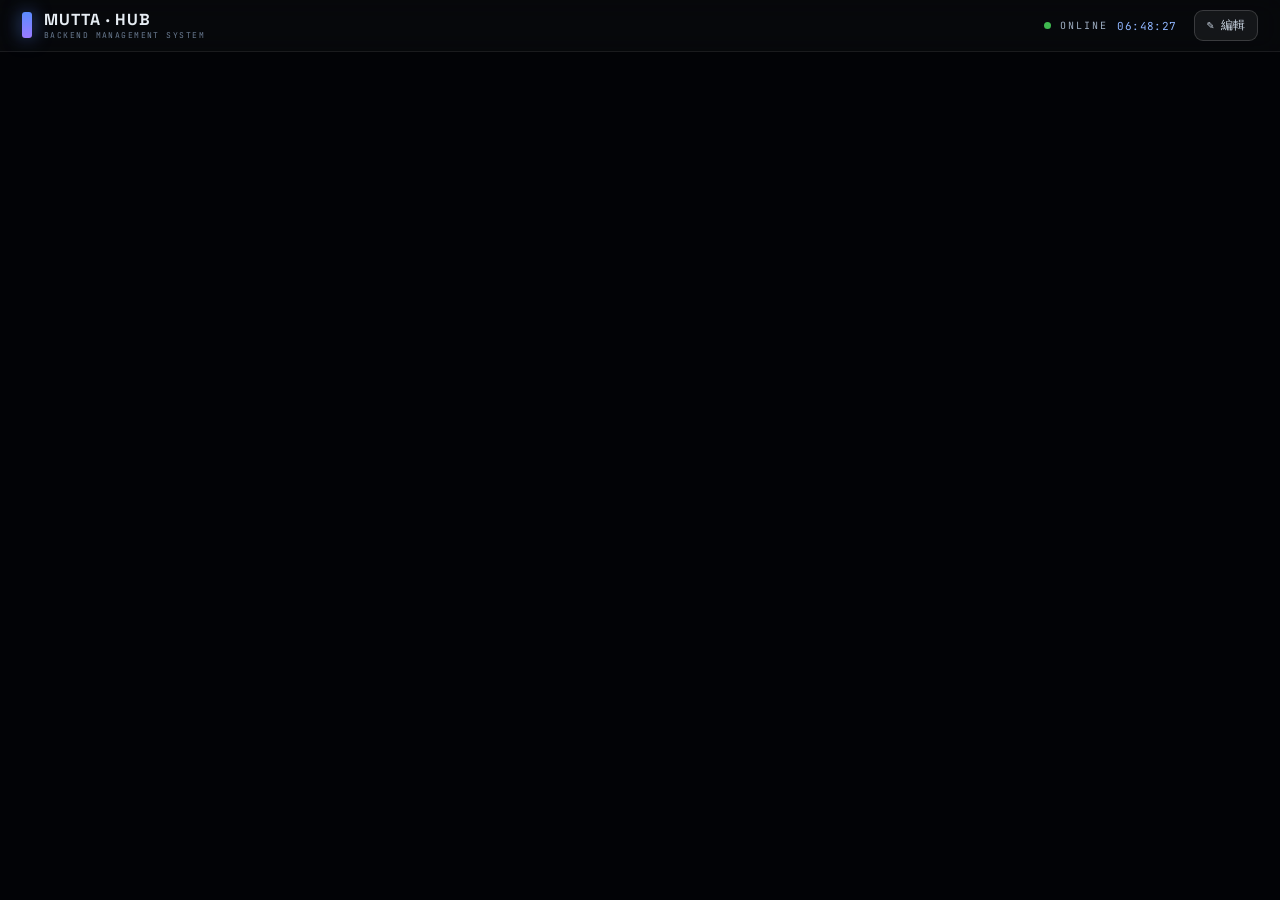
==== commit 54af11cc: "fix: mobile text boxes stack above cards; bundle video library" ====
--- a/templates/index.html
+++ b/templates/index.html
@@ -22,7 +22,6 @@
 
 <div id="bgRoot"></div>
 <div class="bg-overlay" id="bgOverlay"></div>
-<div class="textlayer" id="textlayer"></div>
 
 <div class="editbar" id="editbar">
   <button class="eb-done" id="doneBtn">✓ 完成</button>
@@ -51,6 +50,7 @@
 </header>
 
 <main class="hub-main">
+  <div class="textlayer" id="textlayer"></div>
   <div class="grid7" id="grid"></div>
   <div class="barRow" id="barRow"></div>
 </main>
--- a/static/css/main.css
+++ b/static/css/main.css
@@ -163,3 +163,37 @@
 #tsizeN{ width: 44px; background: rgba(255,255,255,.05); border: 1px solid rgba(255,255,255,.14); border-radius: 6px; color: #eaf0f7; font-family: var(--fm); font-size: 12px; text-align: center; padding: 3px 0; }
 #tcolor{ width: 27px; height: 27px; border: 1px solid rgba(255,255,255,.14); border-radius: 7px; background: none; cursor: pointer; padding: 0; }
 .tsep{ width: 1px; height: 18px; background: rgba(255,255,255,.12); }
+
+/* ════════ 手機版（≤768px）：修正重疊/爆版 ════════ */
+@media (max-width: 768px){
+  html, body{ overflow-x: hidden; }
+  body.editing .hub-body{ padding-top: 0; }
+
+  .topbar{ height: 50px; padding: 0 12px; }
+  .brand-title{ font-size: 15px; } .brand-sub{ font-size: 7px; }
+  .status{ gap: 6px; } .clock{ font-size: 10px; }
+  .edit-fab{ margin-left: 6px; padding: 5px 9px; font-size: 11px; }
+
+  /* 主體：由上往下排、可捲動（不再貼底） */
+  .hub-main{ justify-content: flex-start; gap: 12px; padding: 14px 12px 28px; overflow-y: auto; }
+
+  /* 字卡：2 欄正常流，高度自動，不重疊 */
+  .grid7{ display: flex; flex-wrap: wrap; height: auto; min-height: 0; gap: 10px; }
+  .grid7 .cell{ display: none !important; }
+  .card{ flex: 1 1 calc(50% - 5px); min-height: 124px; grid-area: auto !important; }
+
+  /* 長條：覆蓋桌機的格子定位，改整排堆疊 */
+  .barRow{ display: flex; flex-wrap: wrap; grid-template-rows: none; height: auto; gap: 10px; }
+  .barRow .bar-cell{ display: none !important; }
+  .bar{ grid-area: auto !important; flex: 1 1 100%; height: 52px; }
+
+  /* 文字框：手機改為正常流（堆在卡片上方），不再絕對定位重疊 */
+  .textlayer{ position: static; height: auto; padding: 6px 0 2px; }
+  .tbox{ position: static !important; transform: none !important; left: auto !important; top: auto !important; max-width: 100%; margin: 6px auto; }
+  .tbox .txt{ word-break: break-word; }
+  .tbox .grip{ display: none !important; }
+
+  /* inspector / 文字工具列：手機改底部、可橫捲 */
+  .inspector{ width: 100%; top: auto; height: 62%; border-left: none; border-top: 1px solid rgba(255,255,255,.1); }
+  .ttoolbar{ top: auto; bottom: 12px; left: 50%; max-width: 94vw; overflow-x: auto; }
+}
